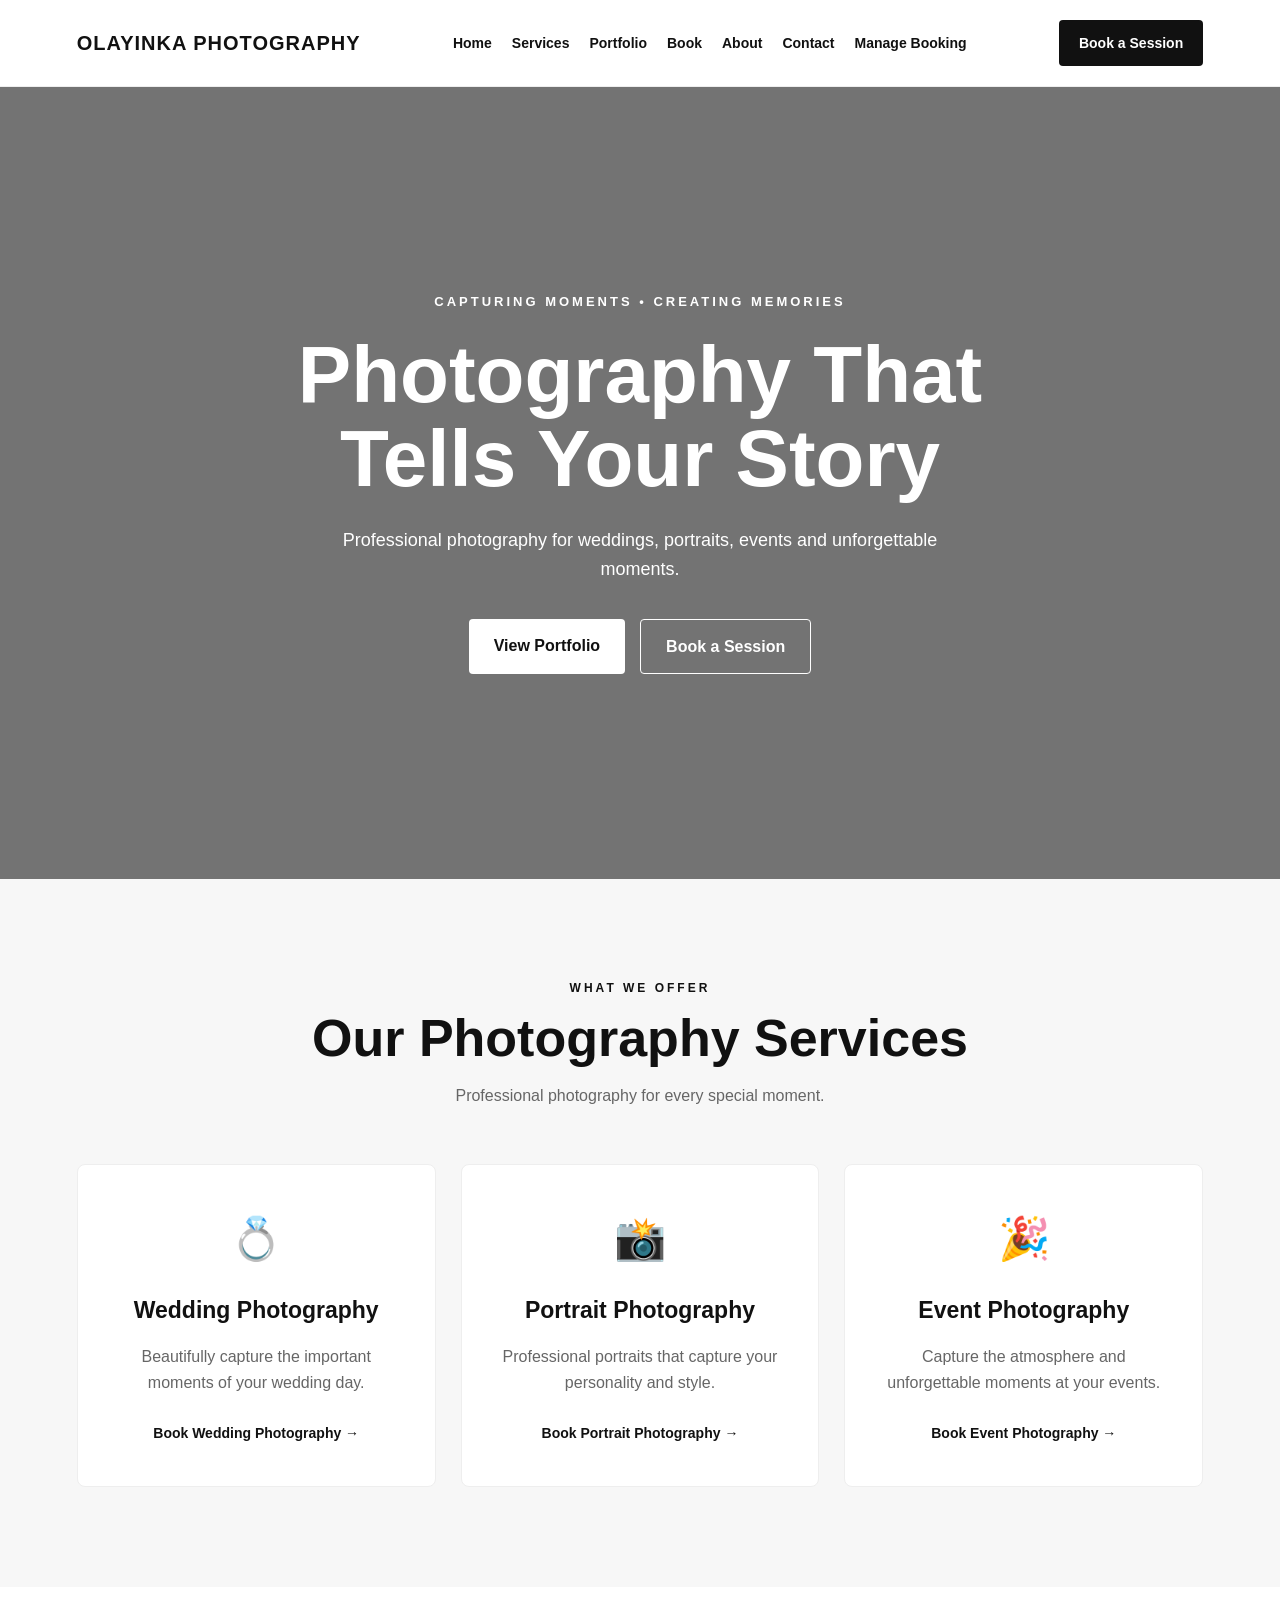
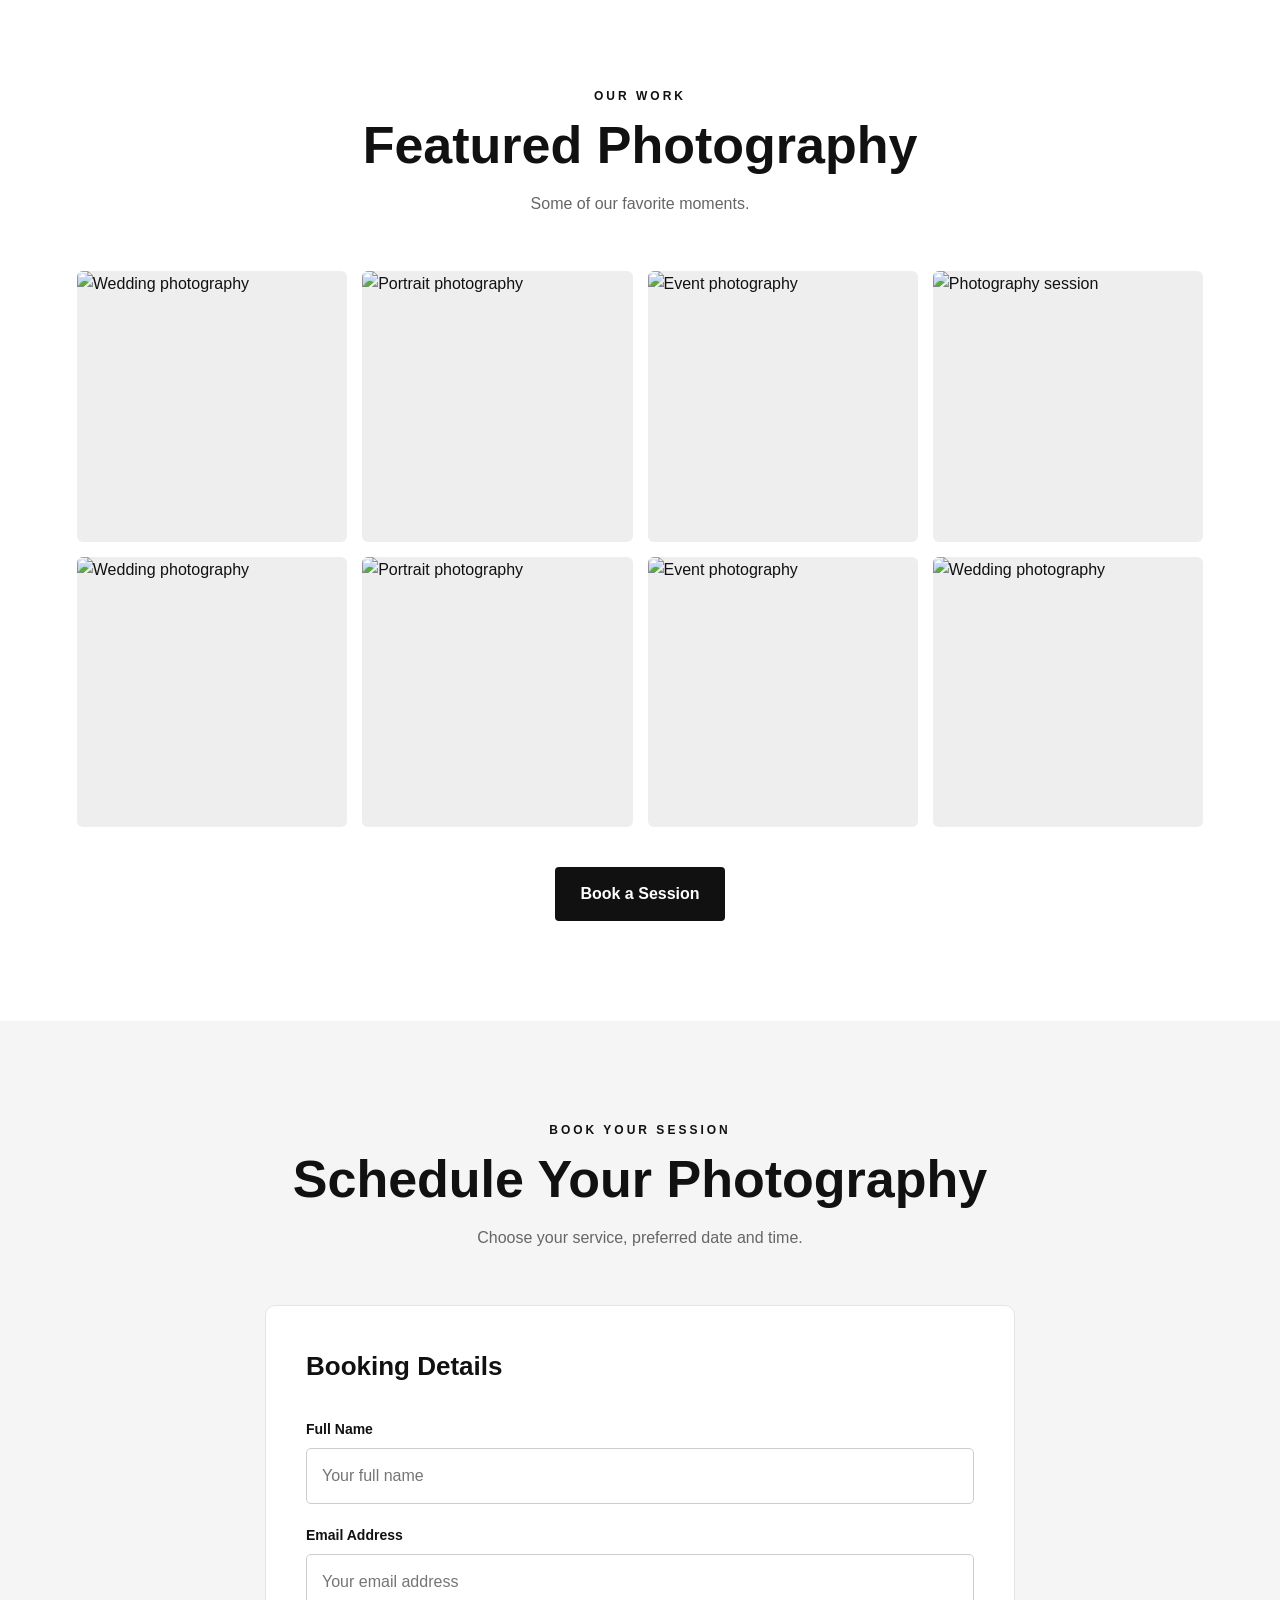
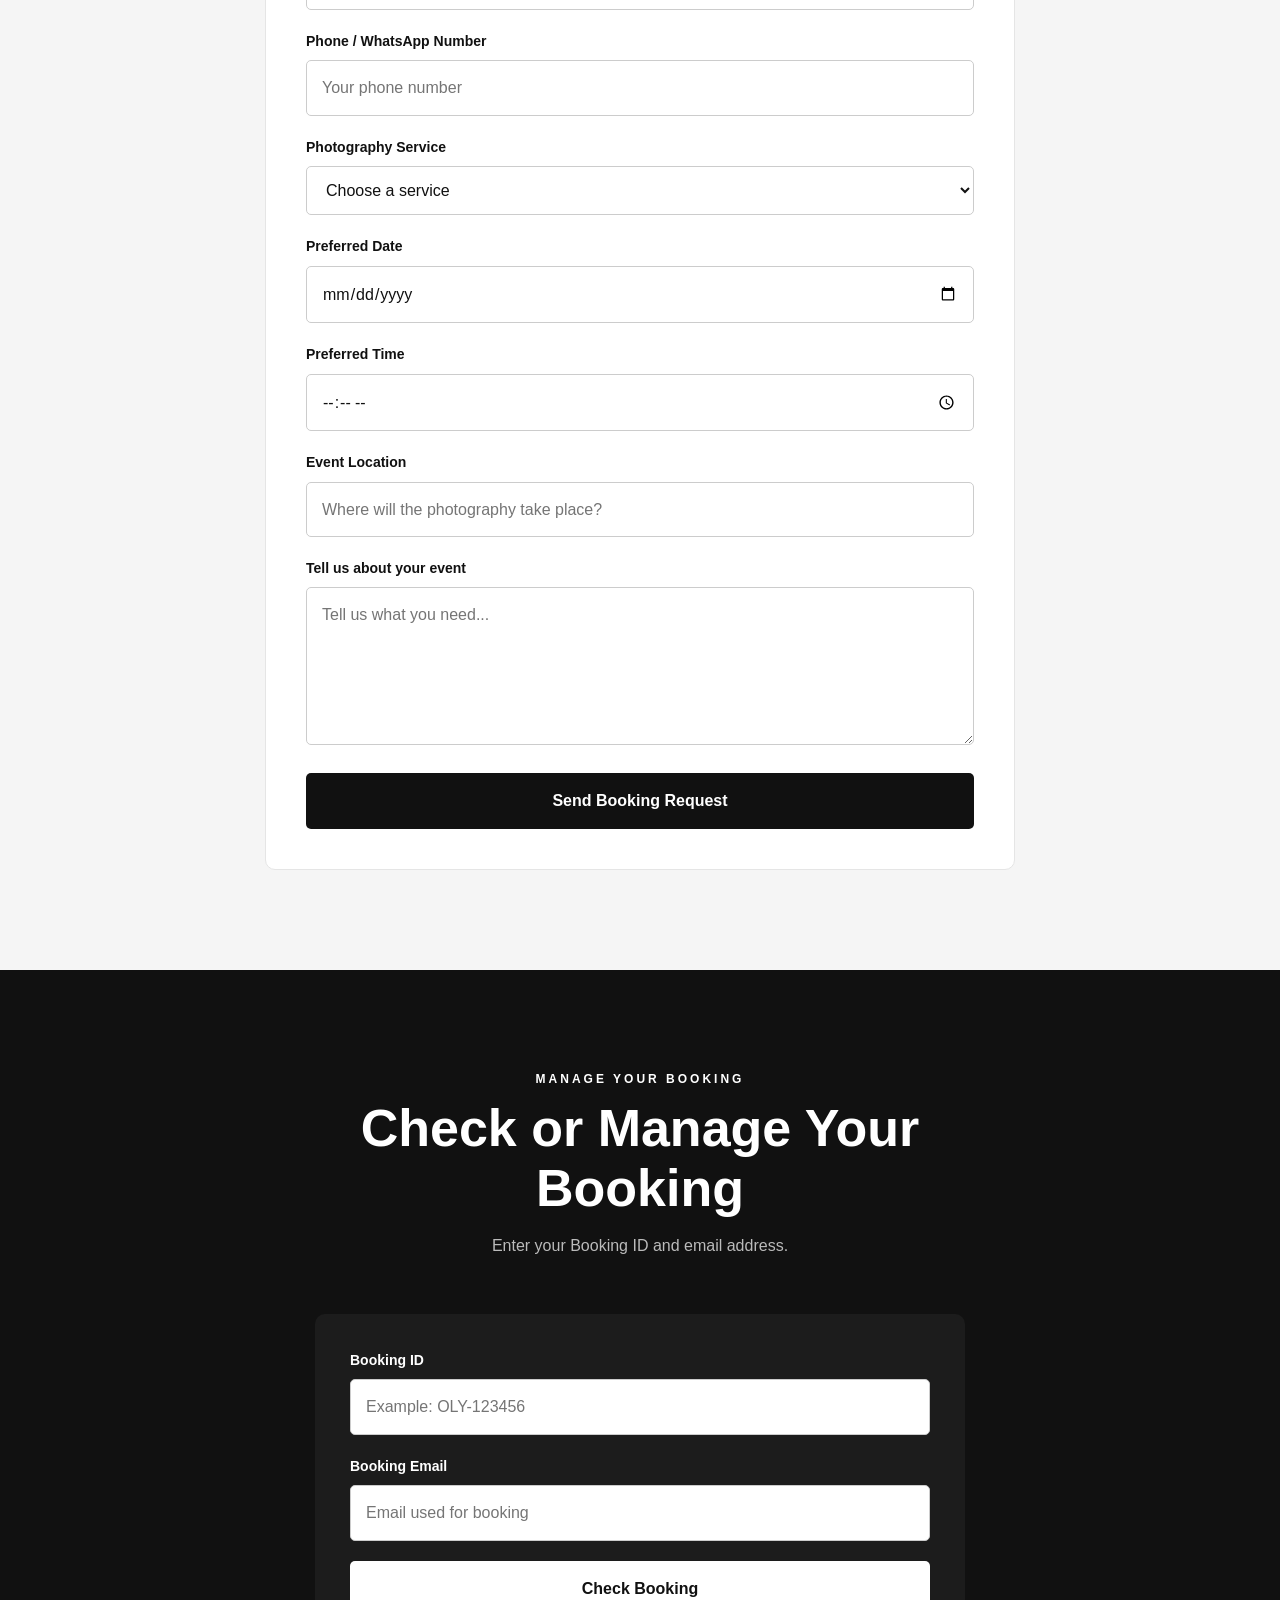
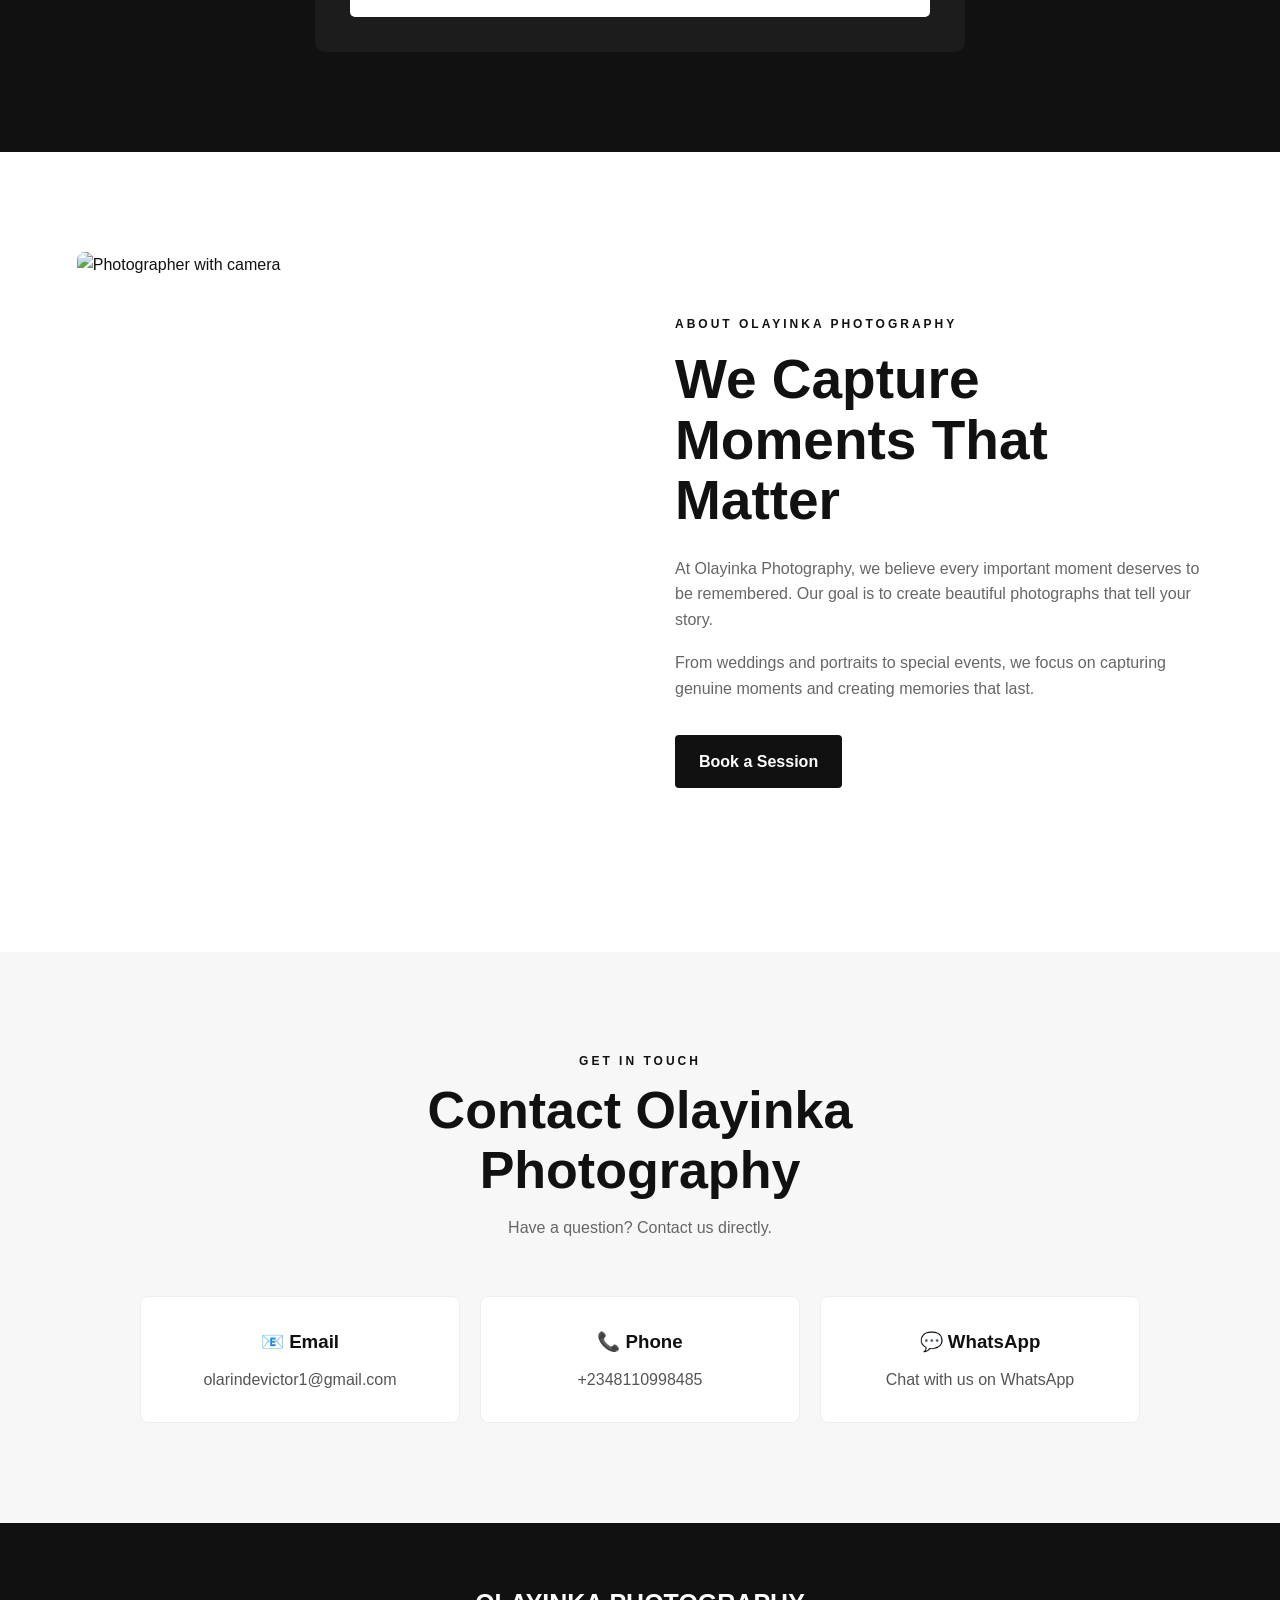
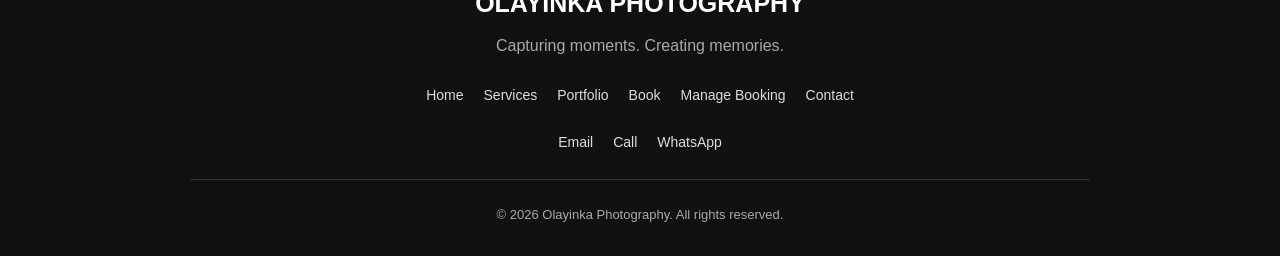
==== index.html @ 5dfc1b54 "Add files via upload" ====
<!DOCTYPE html>
<html lang="en">

<head>
    <meta charset="UTF-8">
    <meta name="viewport" content="width=device-width, initial-scale=1.0">

    <title>Olayinka Photography</title>

    <link rel="stylesheet" href="style.css">
</head>

<body>

    <!-- ================= HEADER ================= -->

    <header class="header">

        <a href="#home" class="logo">
            OLAYINKA PHOTOGRAPHY
        </a>

        <nav class="navigation">
            <a href="#home">Home</a>
            <a href="#services">Services</a>
            <a href="#portfolio">Portfolio</a>
            <a href="#booking">Book</a>
            <a href="#about">About</a>
            <a href="#contact">Contact</a>
            <a href="#manage-booking">Manage Booking</a>
        </nav>

        <a href="#booking" class="book-button">
            Book a Session
        </a>

    </header>


    <!-- ================= HERO ================= -->

    <section class="hero" id="home">

        <div class="hero-content">

            <p class="hero-small">
                CAPTURING MOMENTS • CREATING MEMORIES
            </p>

            <h1>
                Photography That Tells Your Story
            </h1>

            <p class="hero-text">
                Professional photography for weddings,
                portraits, events and unforgettable moments.
            </p>

            <div class="hero-buttons">

                <a href="#portfolio" class="primary-button">
                    View Portfolio
                </a>

                <a href="#booking" class="secondary-button">
                    Book a Session
                </a>

            </div>

        </div>

    </section>


    <!-- ================= SERVICES ================= -->

    <section class="services" id="services">

        <div class="section-heading">

            <p>WHAT WE OFFER</p>

            <h2>Our Photography Services</h2>

            <span>
                Professional photography for every special moment.
            </span>

        </div>


        <div class="services-grid">

            <div class="service-card">

                <div class="service-icon">💍</div>

                <h3>
                    Wedding Photography
                </h3>

                <p>
                    Beautifully capture the important moments
                    of your wedding day.
                </p>

                <a href="#booking">
                    Book Wedding Photography →
                </a>

            </div>


            <div class="service-card">

                <div class="service-icon">📸</div>

                <h3>
                    Portrait Photography
                </h3>

                <p>
                    Professional portraits that capture
                    your personality and style.
                </p>

                <a href="#booking">
                    Book Portrait Photography →
                </a>

            </div>


            <div class="service-card">

                <div class="service-icon">🎉</div>

                <h3>
                    Event Photography
                </h3>

                <p>
                    Capture the atmosphere and unforgettable
                    moments at your events.
                </p>

                <a href="#booking">
                    Book Event Photography →
                </a>

            </div>

        </div>

    </section>


    <!-- ================= PORTFOLIO ================= -->

    <section class="portfolio" id="portfolio">

        <div class="section-heading">

            <p>OUR WORK</p>

            <h2>Featured Photography</h2>

            <span>
                Some of our favorite moments.
            </span>

        </div>


        <div class="portfolio-grid">

            <div class="portfolio-item">
                <img
                    src="https://images.unsplash.com/photo-1519741497674-611481863552?auto=format&fit=crop&w=800&q=80"
                    alt="Wedding photography">
            </div>

            <div class="portfolio-item">
                <img
                    src="https://images.unsplash.com/photo-1534528741775-53994a69daeb?auto=format&fit=crop&w=800&q=80"
                    alt="Portrait photography">
            </div>

            <div class="portfolio-item">
                <img
                    src="https://images.unsplash.com/photo-1492684223066-81342ee5ff30?auto=format&fit=crop&w=800&q=80"
                    alt="Event photography">
            </div>

            <div class="portfolio-item">
                <img
                    src="https://images.unsplash.com/photo-1504150558240-0b4fd8946624?auto=format&fit=crop&w=800&q=80"
                    alt="Photography session">
            </div>

            <div class="portfolio-item">
                <img
                    src="https://images.unsplash.com/photo-1511285560929-80b456fea0bc?auto=format&fit=crop&w=800&q=80"
                    alt="Wedding photography">
            </div>

            <div class="portfolio-item">
                <img
                    src="https://images.unsplash.com/photo-1524250502761-1ac6f2e30d43?auto=format&fit=crop&w=800&q=80"
                    alt="Portrait photography">
            </div>

            <div class="portfolio-item">
                <img
                    src="https://images.unsplash.com/photo-1507504031003-b417219a0fde?auto=format&fit=crop&w=800&q=80"
                    alt="Event photography">
            </div>

            <div class="portfolio-item">
                <img
                    src="https://images.unsplash.com/photo-1519225421980-715cb0215aed?auto=format&fit=crop&w=800&q=80"
                    alt="Wedding photography">
            </div>

        </div>

        <a href="#booking" class="portfolio-button">
            Book a Session
        </a>

    </section>


    <!-- ================= BOOKING ================= -->

    <section class="booking" id="booking">

        <div class="section-heading">

            <p>BOOK YOUR SESSION</p>

            <h2>Schedule Your Photography</h2>

            <span>
                Choose your service, preferred date and time.
            </span>

        </div>


        <form id="booking-form" class="booking-form">

            <h3 class="booking-title">
                Booking Details
            </h3>


            <!-- NAME -->

            <div class="form-group">

                <label for="name">
                    Full Name
                </label>

                <input
                    type="text"
                    id="name"
                    name="name"
                    placeholder="Your full name"
                    required>

            </div>


            <!-- EMAIL -->

            <div class="form-group">

                <label for="email">
                    Email Address
                </label>

                <input
                    type="email"
                    id="email"
                    name="email"
                    placeholder="Your email address"
                    required>

            </div>


            <!-- PHONE -->

            <div class="form-group">

                <label for="phone">
                    Phone / WhatsApp Number
                </label>

                <input
                    type="tel"
                    id="phone"
                    name="phone"
                    placeholder="Your phone number"
                    required>

            </div>


            <!-- SERVICE -->

            <div class="form-group">

                <label for="service">
                    Photography Service
                </label>

                <select
                    id="service"
                    name="service"
                    required>

                    <option value="">
                        Choose a service
                    </option>

                    <option value="Wedding Photography">
                        Wedding Photography
                    </option>

                    <option value="Portrait Photography">
                        Portrait Photography
                    </option>

                    <option value="Event Photography">
                        Event Photography
                    </option>

                </select>

            </div>


            <!-- DATE -->

            <div class="form-group">

                <label for="date">
                    Preferred Date
                </label>

                <input
                    type="date"
                    id="date"
                    name="date"
                    required>

            </div>


            <!-- TIME -->

            <div class="form-group">

                <label for="time">
                    Preferred Time
                </label>

                <input
                    type="time"
                    id="time"
                    name="time"
                    required>

            </div>


            <!-- LOCATION -->

            <div class="form-group">

                <label for="location">
                    Event Location
                </label>

                <input
                    type="text"
                    id="location"
                    name="location"
                    placeholder="Where will the photography take place?">

            </div>


            <!-- MESSAGE -->

            <div class="form-group">

                <label for="message">
                    Tell us about your event
                </label>

                <textarea
                    id="message"
                    name="message"
                    rows="5"
                    placeholder="Tell us what you need..."></textarea>

            </div>


            <!-- BOOKING MESSAGE -->

            <div
                id="booking-message"
                style="display: none;">
            </div>


            <!-- SUBMIT -->

            <button
                type="submit"
                class="submit-button">

                Send Booking Request

            </button>

        </form>

    </section>


    <!-- ================= BOOKING CONFIRMATION ================= -->

    <section
        class="booking-confirmation"
        id="booking-confirmation"
        style="display: none;">

        <div class="confirmation-box">

            <div class="confirmation-icon">
                ✓
            </div>

            <h2>
                Booking Request Received
            </h2>

            <p>
                Your booking request has been received successfully.
            </p>

            <p>
                Your Booking ID is:
            </p>

            <strong id="confirmation-booking-id">
                OLY-000000
            </strong>

            <p>
                Keep this Booking ID safe.
                You will need it to check,
                cancel or reschedule your booking.
            </p>

            <a href="#manage-booking">
                Manage My Booking
            </a>

        </div>

    </section>


    <!-- ================= MANAGE BOOKING ================= -->

    <section
        class="manage-booking"
        id="manage-booking">

        <div class="section-heading">

            <p>
                MANAGE YOUR BOOKING
            </p>

            <h2>
                Check or Manage Your Booking
            </h2>

            <span>
                Enter your Booking ID and email address.
            </span>

        </div>


        <form
            id="manage-booking-form"
            class="manage-booking-form">


            <!-- BOOKING ID -->

            <div class="form-group">

                <label for="booking-id">
                    Booking ID
                </label>

                <input
                    type="text"
                    id="booking-id"
                    name="booking-id"
                    placeholder="Example: OLY-123456"
                    required>

            </div>


            <!-- EMAIL -->

            <div class="form-group">

                <label for="booking-email">
                    Booking Email
                </label>

                <input
                    type="email"
                    id="booking-email"
                    name="booking-email"
                    placeholder="Email used for booking"
                    required>

            </div>


            <button
                type="submit"
                class="submit-button">

                Check Booking

            </button>

        </form>


        <!-- BOOKING INFORMATION -->

        <div
            id="booking-status"
            class="booking-status"
            style="display: none;">

            <h3>
                Booking Information
            </h3>


            <p>
                <strong>Booking ID:</strong>
                <span id="status-booking-id"></span>
            </p>


            <p>
                <strong>Service:</strong>
                <span id="status-service"></span>
            </p>


            <p>
                <strong>Date:</strong>
                <span id="status-date"></span>
            </p>


            <p>
                <strong>Time:</strong>
                <span id="status-time"></span>
            </p>


            <p>
                <strong>Status:</strong>
                <span id="status-value"></span>
            </p>


            <!-- RESCHEDULE DETAILS -->

            <div class="reschedule-form">

                <label for="new-booking-date">
                    New Date
                </label>

                <input
                    type="date"
                    id="new-booking-date">


                <label for="new-booking-time">
                    New Exact Time
                </label>

                <input
                    type="time"
                    id="new-booking-time">

            </div>


            <!-- CANCELLATION REASON -->

            <div class="cancellation-reason">

                <label for="cancellation-reason">
                    Cancellation Reason
                </label>

                <textarea
                    id="cancellation-reason"
                    name="cancellation-reason"
                    rows="5"
                    placeholder="Please tell us why you want to cancel your booking..."></textarea>

            </div>


            <!-- ACTIONS -->

            <div class="booking-actions">

                <button
                    type="button"
                    id="cancel-booking-button"
                    class="cancel-button">

                    Cancel Booking

                </button>


                <button
                    type="button"
                    id="reschedule-booking-button"
                    class="reschedule-button">

                    Request Reschedule

                </button>

            </div>

        </div>

    </section>


    <!-- ================= ABOUT ================= -->

    <section
        class="about"
        id="about">

        <div class="about-image">

            <img
                src="https://images.unsplash.com/photo-1554048612-b6a482bc67e5?auto=format&fit=crop&w=900&q=80"
                alt="Photographer with camera">

        </div>


        <div class="about-content">

            <p class="about-small">
                ABOUT OLAYINKA PHOTOGRAPHY
            </p>

            <h2>
                We Capture Moments That Matter
            </h2>

            <p>
                At Olayinka Photography, we believe every
                important moment deserves to be remembered.
                Our goal is to create beautiful photographs
                that tell your story.
            </p>

            <p>
                From weddings and portraits to special events,
                we focus on capturing genuine moments and
                creating memories that last.
            </p>

            <a
                href="#booking"
                class="about-button">

                Book a Session

            </a>

        </div>

    </section>


    <!-- ================= CONTACT ================= -->

    <section
        class="contact"
        id="contact">

        <div class="section-heading">

            <p>
                GET IN TOUCH
            </p>

            <h2>
                Contact Olayinka Photography
            </h2>

            <span>
                Have a question? Contact us directly.
            </span>

        </div>


        <div class="contact-details">


            <!-- EMAIL -->

            <div class="contact-item">

                <h3>
                    📧 Email
                </h3>

                <a href="mailto:olarindevictor1@gmail.com">
                    olarindevictor1@gmail.com
                </a>

            </div>


            <!-- PHONE -->

            <div class="contact-item">

                <h3>
                    📞 Phone
                </h3>

                <a href="tel:+2348110998485">
                    +2348110998485
                </a>

            </div>


            <!-- WHATSAPP -->

            <div class="contact-item">

                <h3>
                    💬 WhatsApp
                </h3>

                <a
                    href="https://wa.me/2348110998485"
                    target="_blank">

                    Chat with us on WhatsApp

                </a>

            </div>

        </div>

    </section>


    <!-- ================= FOOTER ================= -->

    <footer class="footer">

        <div class="footer-content">

            <h2>
                OLAYINKA PHOTOGRAPHY
            </h2>

            <p>
                Capturing moments. Creating memories.
            </p>


            <div class="footer-links">

                <a href="#home">
                    Home
                </a>

                <a href="#services">
                    Services
                </a>

                <a href="#portfolio">
                    Portfolio
                </a>

                <a href="#booking">
                    Book
                </a>

                <a href="#manage-booking">
                    Manage Booking
                </a>

                <a href="#contact">
                    Contact
                </a>

            </div>


            <div class="footer-contact">

                <a href="mailto:olarindevictor1@gmail.com">
                    Email
                </a>

                <a href="tel:+2348110998485">
                    Call
                </a>

                <a
                    href="https://wa.me/2348110998485"
                    target="_blank">

                    WhatsApp

                </a>

            </div>


            <p class="copyright">

                © 2026 Olayinka Photography.
                All rights reserved.

            </p>

        </div>

    </footer>


    <!-- ================= JAVASCRIPT ================= -->

    <script src="https://cdn.jsdelivr.net/npm/@emailjs/browser@4/dist/email.min.js"></script>

    <script src="script.js"></script>

</body>

</html>
---- style.css ----
/* =========================
   RESET
========================= */

* {
    margin: 0;
    padding: 0;
    box-sizing: border-box;
}

html {
    scroll-behavior: smooth;
}

body {
    font-family: Arial, Helvetica, sans-serif;
    background: #ffffff;
    color: #111111;
    line-height: 1.6;
}

img {
    max-width: 100%;
    display: block;
}

a {
    text-decoration: none;
    color: inherit;
}

button,
input,
select,
textarea {
    font: inherit;
}


/* =========================
   HEADER
========================= */

.header {
    width: 100%;
    padding: 20px 6%;
    display: flex;
    align-items: center;
    justify-content: space-between;
    gap: 25px;
    background: #ffffff;
    border-bottom: 1px solid #eeeeee;
    position: sticky;
    top: 0;
    z-index: 1000;
}

.logo {
    font-size: 20px;
    font-weight: 800;
    letter-spacing: 1px;
    white-space: nowrap;
}

.navigation {
    display: flex;
    align-items: center;
    justify-content: center;
    gap: 20px;
    flex-wrap: wrap;
}

.navigation a {
    font-size: 14px;
    font-weight: 600;
    transition: 0.3s ease;
}

.navigation a:hover {
    opacity: 0.55;
}

.book-button {
    padding: 12px 20px;
    background: #111111;
    color: #ffffff;
    border-radius: 4px;
    font-size: 14px;
    font-weight: 700;
    white-space: nowrap;
    transition: 0.3s ease;
}

.book-button:hover {
    transform: translateY(-2px);
    opacity: 0.85;
}


/* =========================
   HERO
========================= */

.hero {
    min-height: 88vh;
    display: flex;
    align-items: center;
    justify-content: center;
    text-align: center;
    padding: 80px 6%;
    background:
        linear-gradient(
            rgba(0, 0, 0, 0.55),
            rgba(0, 0, 0, 0.55)
        ),
        url("https://images.unsplash.com/photo-1519741497674-611481863552?auto=format&fit=crop&w=1800&q=85")
        center/cover no-repeat;
    color: #ffffff;
}

.hero-content {
    max-width: 850px;
}

.hero-small {
    font-size: 13px;
    letter-spacing: 3px;
    margin-bottom: 20px;
    font-weight: 700;
}

.hero h1 {
    font-size: clamp(42px, 7vw, 80px);
    line-height: 1.05;
    margin-bottom: 25px;
}

.hero-text {
    max-width: 650px;
    margin: 0 auto 35px;
    font-size: 18px;
}

.hero-buttons {
    display: flex;
    justify-content: center;
    gap: 15px;
    flex-wrap: wrap;
}

.primary-button,
.secondary-button {
    padding: 14px 25px;
    border-radius: 4px;
    font-weight: 700;
    transition: 0.3s ease;
}

.primary-button {
    background: #ffffff;
    color: #111111;
}

.secondary-button {
    border: 1px solid #ffffff;
    color: #ffffff;
}

.primary-button:hover,
.secondary-button:hover {
    transform: translateY(-3px);
}


/* =========================
   GENERAL SECTIONS
========================= */

.services,
.portfolio,
.booking,
.manage-booking,
.about,
.contact {
    padding: 100px 6%;
}

.section-heading {
    text-align: center;
    max-width: 750px;
    margin: 0 auto 55px;
}

.section-heading p {
    font-size: 12px;
    font-weight: 800;
    letter-spacing: 3px;
    margin-bottom: 10px;
}

.section-heading h2 {
    font-size: clamp(32px, 5vw, 52px);
    line-height: 1.15;
    margin-bottom: 15px;
}

.section-heading span {
    color: #666666;
    font-size: 16px;
}


/* =========================
   SERVICES
========================= */

.services {
    background: #f7f7f7;
}

.services-grid {
    max-width: 1200px;
    margin: auto;
    display: grid;
    grid-template-columns: repeat(3, 1fr);
    gap: 25px;
}

.service-card {
    background: #ffffff;
    padding: 40px 30px;
    text-align: center;
    border: 1px solid #eeeeee;
    border-radius: 8px;
    transition: 0.3s ease;
}

.service-card:hover {
    transform: translateY(-6px);
}

.service-icon {
    font-size: 42px;
    margin-bottom: 20px;
}

.service-card h3 {
    font-size: 23px;
    margin-bottom: 15px;
}

.service-card p {
    color: #666666;
    margin-bottom: 25px;
}

.service-card a {
    font-weight: 700;
    font-size: 14px;
}


/* =========================
   PORTFOLIO
========================= */

.portfolio {
    background: #ffffff;
}

.portfolio-grid {
    max-width: 1250px;
    margin: 0 auto 40px;
    display: grid;
    grid-template-columns: repeat(4, 1fr);
    gap: 15px;
}

.portfolio-item {
    overflow: hidden;
    border-radius: 6px;
    aspect-ratio: 1 / 1;
    background: #eeeeee;
}

.portfolio-item img {
    width: 100%;
    height: 100%;
    object-fit: cover;
    transition: 0.5s ease;
}

.portfolio-item:hover img {
    transform: scale(1.06);
}

.portfolio-button {
    display: block;
    width: fit-content;
    margin: auto;
    padding: 14px 25px;
    background: #111111;
    color: #ffffff;
    border-radius: 4px;
    font-weight: 700;
}


/* =========================
   BOOKING
========================= */

.booking {
    background: #f5f5f5;
}

.booking-form {
    max-width: 750px;
    margin: auto;
    padding: 40px;
    background: #ffffff;
    border-radius: 10px;
    border: 1px solid #e5e5e5;
}

.booking-title {
    font-size: 26px;
    margin-bottom: 30px;
}

.form-group {
    margin-bottom: 20px;
}

.form-group label {
    display: block;
    font-weight: 700;
    margin-bottom: 8px;
    font-size: 14px;
}

.form-group input,
.form-group select,
.form-group textarea {
    width: 100%;
    padding: 14px 15px;
    border: 1px solid #cccccc;
    border-radius: 5px;
    background: #ffffff;
    color: #111111;
    outline: none;
    transition: 0.3s ease;
}

.form-group input:focus,
.form-group select:focus,
.form-group textarea:focus {
    border-color: #111111;
}

.form-group textarea {
    resize: vertical;
}

.submit-button {
    width: 100%;
    padding: 15px;
    border: none;
    border-radius: 5px;
    background: #111111;
    color: #ffffff;
    font-weight: 700;
    cursor: pointer;
    transition: 0.3s ease;
}

.submit-button:hover {
    opacity: 0.85;
    transform: translateY(-2px);
}


/* =========================
   BOOKING MESSAGE
========================= */

#booking-message {
    margin-bottom: 20px;
    padding: 14px;
    border-radius: 5px;
    background: #eeeeee;
    text-align: center;
    font-weight: 600;
}


/* =========================
   BOOKING CONFIRMATION
========================= */

.booking-confirmation {
    padding: 80px 6%;
    background: #ffffff;
}

.confirmation-box {
    max-width: 650px;
    margin: auto;
    padding: 45px 30px;
    text-align: center;
    border: 1px solid #dddddd;
    border-radius: 10px;
}

.confirmation-icon {
    width: 65px;
    height: 65px;
    margin: 0 auto 20px;
    display: flex;
    align-items: center;
    justify-content: center;
    border-radius: 50%;
    background: #111111;
    color: #ffffff;
    font-size: 30px;
    font-weight: 700;
}

.confirmation-box h2 {
    margin-bottom: 15px;
    font-size: 32px;
}

.confirmation-box p {
    color: #666666;
    margin-bottom: 10px;
}

#confirmation-booking-id {
    display: block;
    margin: 20px 0;
    font-size: 25px;
    letter-spacing: 2px;
}

.confirmation-box a {
    display: inline-block;
    margin-top: 15px;
    padding: 13px 22px;
    background: #111111;
    color: #ffffff;
    border-radius: 4px;
    font-weight: 700;
}


/* =========================
   MANAGE BOOKING
========================= */

.manage-booking {
    background: #111111;
    color: #ffffff;
}

.manage-booking .section-heading span {
    color: #bbbbbb;
}

.manage-booking-form {
    max-width: 650px;
    margin: auto;
    padding: 35px;
    background: #1c1c1c;
    border-radius: 10px;
}

.manage-booking-form .form-group input {
    background: #ffffff;
}

.manage-booking-form .submit-button {
    background: #ffffff;
    color: #111111;
}


/* =========================
   BOOKING STATUS
========================= */

.booking-status {
    max-width: 650px;
    margin: 30px auto 0;
    padding: 30px;
    background: #ffffff;
    color: #111111;
    border-radius: 10px;
}

.booking-status h3 {
    margin-bottom: 20px;
    font-size: 24px;
}

.booking-status p {
    padding: 10px 0;
    border-bottom: 1px solid #eeeeee;
}

.booking-status span {
    font-weight: 600;
}

.booking-actions {
    display: flex;
    gap: 12px;
    margin-top: 25px;
    flex-wrap: wrap;
}

.booking-actions button {
    flex: 1;
    min-width: 180px;
    padding: 13px 18px;
    border: none;
    border-radius: 5px;
    cursor: pointer;
    font-weight: 700;
    transition: 0.3s ease;
}

.cancel-button {
    background: #eeeeee;
    color: #111111;
}

.reschedule-button {
    background: #111111;
    color: #ffffff;
}

.booking-actions button:hover {
    transform: translateY(-2px);
    opacity: 0.8;
}


/* =========================
   ABOUT
========================= */

.about {
    max-width: 1300px;
    margin: auto;
    display: grid;
    grid-template-columns: 1fr 1fr;
    gap: 70px;
    align-items: center;
}

.about-image {
    overflow: hidden;
    border-radius: 8px;
}

.about-image img {
    width: 100%;
    height: 600px;
    object-fit: cover;
}

.about-small {
    font-size: 12px;
    font-weight: 800;
    letter-spacing: 3px;
    margin-bottom: 15px;
}

.about-content h2 {
    font-size: clamp(34px, 5vw, 55px);
    line-height: 1.1;
    margin-bottom: 25px;
}

.about-content p:not(.about-small) {
    color: #666666;
    margin-bottom: 18px;
}

.about-button {
    display: inline-block;
    margin-top: 15px;
    padding: 14px 24px;
    background: #111111;
    color: #ffffff;
    border-radius: 4px;
    font-weight: 700;
}


/* =========================
   CONTACT
========================= */

.contact {
    background: #f7f7f7;
}

.contact-details {
    max-width: 1000px;
    margin: auto;
    display: grid;
    grid-template-columns: repeat(3, 1fr);
    gap: 20px;
}

.contact-item {
    padding: 30px 20px;
    text-align: center;
    background: #ffffff;
    border: 1px solid #eeeeee;
    border-radius: 8px;
}

.contact-item h3 {
    margin-bottom: 10px;
}

.contact-item a {
    color: #555555;
    word-break: break-word;
}

.contact-item a:hover {
    color: #111111;
}


/* =========================
   FOOTER
========================= */

.footer {
    background: #111111;
    color: #ffffff;
    padding: 60px 6% 30px;
    text-align: center;
}

.footer-content {
    max-width: 900px;
    margin: auto;
}

.footer h2 {
    font-size: 25px;
    margin-bottom: 10px;
}

.footer-content > p {
    color: #aaaaaa;
}

.footer-links,
.footer-contact {
    display: flex;
    justify-content: center;
    gap: 20px;
    flex-wrap: wrap;
    margin: 25px 0;
}

.footer-links a,
.footer-contact a {
    color: #dddddd;
    font-size: 14px;
}

.footer-links a:hover,
.footer-contact a:hover {
    color: #ffffff;
}

.copyright {
    padding-top: 25px;
    border-top: 1px solid #333333;
    font-size: 13px;
}


/* =========================
   RESPONSIVE TABLET
========================= */

@media (max-width: 1000px) {

    .header {
        flex-wrap: wrap;
        justify-content: center;
    }

    .navigation {
        order: 3;
        width: 100%;
    }

    .services-grid {
        grid-template-columns: repeat(2, 1fr);
    }

    .portfolio-grid {
        grid-template-columns: repeat(3, 1fr);
    }

    .about {
        grid-template-columns: 1fr;
        gap: 40px;
    }

    .about-image img {
        height: 500px;
    }

    .contact-details {
        grid-template-columns: 1fr;
    }
}


/* =========================
   RESPONSIVE MOBILE
========================= */

@media (max-width: 700px) {

    .header {
        padding: 16px 5%;
    }

    .logo {
        font-size: 16px;
    }

    .navigation {
        gap: 12px;
    }

    .navigation a {
        font-size: 12px;
    }

    .book-button {
        padding: 10px 15px;
        font-size: 12px;
    }

    .hero {
        min-height: 80vh;
        padding: 60px 5%;
    }

    .hero h1 {
        font-size: 43px;
    }

    .hero-text {
        font-size: 16px;
    }

    .services,
    .portfolio,
    .booking,
    .manage-booking,
    .about,
    .contact {
        padding: 70px 5%;
    }

    .services-grid {
        grid-template-columns: 1fr;
    }

    .portfolio-grid {
        grid-template-columns: repeat(2, 1fr);
        gap: 10px;
    }

    .booking-form,
    .manage-booking-form {
        padding: 25px 20px;
    }

    .booking-status {
        padding: 25px 20px;
    }

    .about-image img {
        height: 400px;
    }

    .booking-actions {
        flex-direction: column;
    }

    .booking-actions button {
        width: 100%;
    }

    .section-heading {
        margin-bottom: 40px;
    }

    .section-heading h2 {
        font-size: 34px;
    }
}


/* =========================
   SMALL PHONES
========================= */

@media (max-width: 420px) {

    .navigation {
        gap: 8px;
    }

    .navigation a {
        font-size: 11px;
    }

    .hero h1 {
        font-size: 36px;
    }

    .hero-buttons {
        flex-direction: column;
    }

    .primary-button,
    .secondary-button {
        width: 100%;
    }

    .portfolio-grid {
        grid-template-columns: 1fr;
    }

    .footer-links,
    .footer-contact {
        flex-direction: column;
        gap: 12px;
    }

}
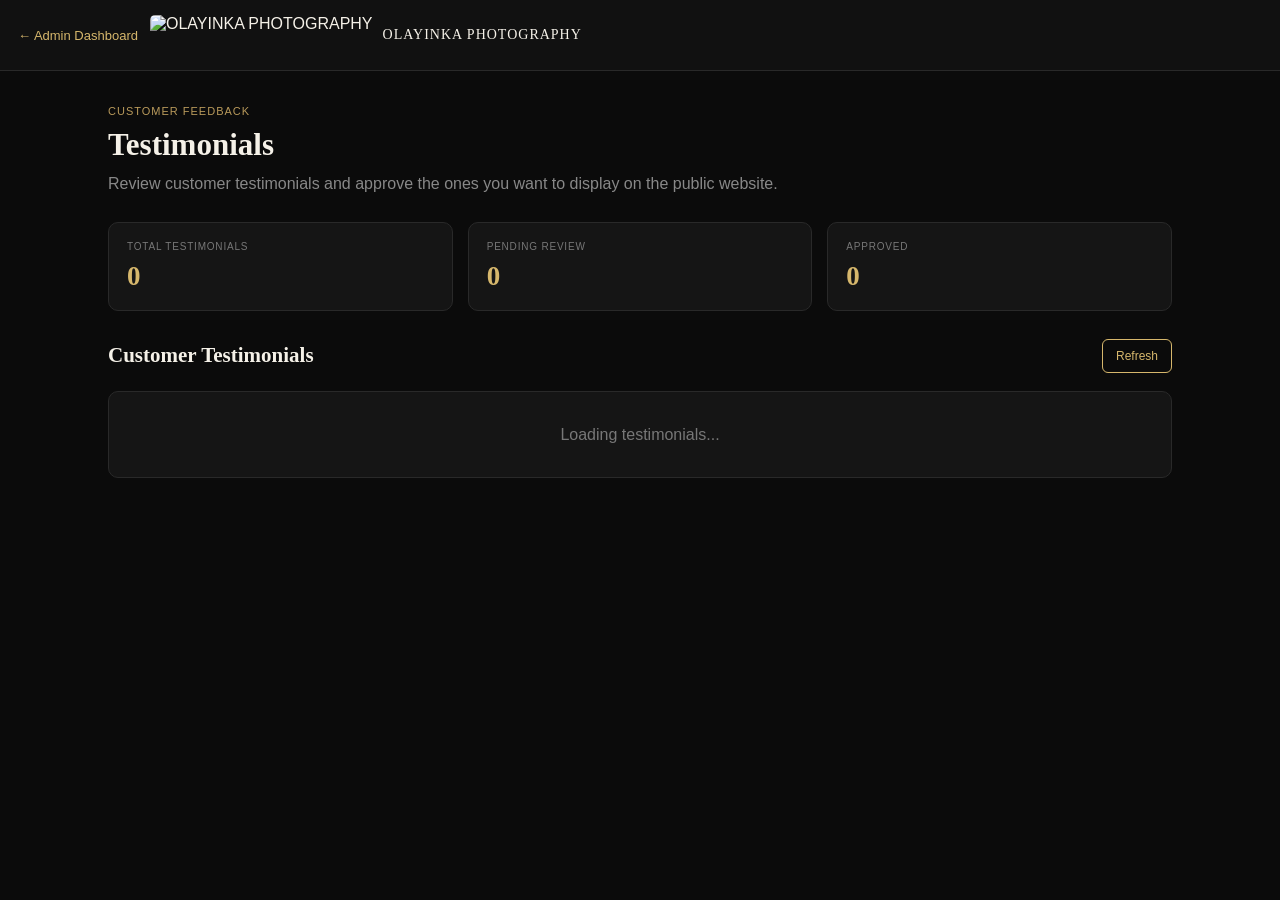
==== commit 1bf89b46: "Add files via upload" ====
--- a/index.html
+++ b/index.html
@@ -1,885 +1,1167 @@
 <!DOCTYPE html>
 <html lang="en">
-
 <head>
-    <meta charset="UTF-8">
-    <meta name="viewport" content="width=device-width, initial-scale=1.0">
-
-    <title>Olayinka Photography</title>
-
-    <link rel="stylesheet" href="style.css">
+  <meta charset="UTF-8">
+  <meta name="viewport" content="width=device-width, initial-scale=1.0">
+
+  <title>Testimonials | Olayinka Photography</title>
+
+  <script src="https://cdn.jsdelivr.net/npm/@supabase/supabase-js@2"></script>
+
+  <style>
+    * {
+      box-sizing: border-box;
+      margin: 0;
+      padding: 0;
+    }
+
+    body {
+      font-family: Arial, sans-serif;
+      background: #0b0b0b;
+      color: #f5f1e8;
+      min-height: 100vh;
+    }
+
+    header {
+      background: #111;
+      border-bottom: 1px solid #292929;
+      padding: 15px 18px;
+      display: flex;
+      align-items: center;
+      justify-content: space-between;
+      gap: 15px;
+      position: sticky;
+      top: 0;
+      z-index: 50;
+    }
+
+    .header-left {
+      display: flex;
+      align-items: center;
+      gap: 12px;
+    }
+
+    .back-link {
+      color: #d6b76c;
+      text-decoration: none;
+      font-size: 13px;
+    }
+
+    .back-link:hover {
+      text-decoration: underline;
+    }
+
+    .brand {
+      display: flex;
+      align-items: center;
+      gap: 10px;
+    }
+
+    .brand img {
+      height: 40px;
+      width: auto;
+      object-fit: contain;
+      border-radius: 5px;
+    }
+
+    .brand-name {
+      font-family: Georgia, serif;
+      font-size: 14px;
+      letter-spacing: 1px;
+    }
+
+    main {
+      max-width: 1100px;
+      margin: auto;
+      padding: 30px 18px 60px;
+    }
+
+    .page-heading {
+      margin-bottom: 25px;
+    }
+
+    .page-heading small {
+      color: #b99a5b;
+      text-transform: uppercase;
+      letter-spacing: 1px;
+      font-size: 11px;
+    }
+
+    .page-heading h1 {
+      font-family: Georgia, serif;
+      font-size: 31px;
+      margin-top: 8px;
+    }
+
+    .page-heading p {
+      color: #888;
+      margin-top: 8px;
+      line-height: 1.6;
+    }
+
+    /* SUMMARY */
+
+    .summary {
+      display: grid;
+      grid-template-columns: repeat(3, 1fr);
+      gap: 15px;
+      margin-bottom: 28px;
+    }
+
+    .summary-card {
+      background: #151515;
+      border: 1px solid #292929;
+      border-radius: 10px;
+      padding: 18px;
+    }
+
+    .summary-card small {
+      display: block;
+      color: #777;
+      font-size: 10px;
+      text-transform: uppercase;
+      letter-spacing: .8px;
+      margin-bottom: 9px;
+    }
+
+    .summary-card strong {
+      color: #d6b76c;
+      font-family: Georgia, serif;
+      font-size: 27px;
+    }
+
+    /* TOOLBAR */
+
+    .toolbar {
+      display: flex;
+      justify-content: space-between;
+      align-items: center;
+      gap: 12px;
+      margin-bottom: 18px;
+      flex-wrap: wrap;
+    }
+
+    .toolbar-title {
+      font-family: Georgia, serif;
+      font-size: 21px;
+    }
+
+    .refresh-btn {
+      border: 1px solid #d6b76c;
+      background: transparent;
+      color: #d6b76c;
+      padding: 9px 13px;
+      border-radius: 6px;
+      cursor: pointer;
+      font-size: 12px;
+    }
+
+    .refresh-btn:hover {
+      background: #d6b76c;
+      color: #111;
+    }
+
+    /* TESTIMONIAL LIST */
+
+    .testimonial-list {
+      display: grid;
+      gap: 15px;
+    }
+
+    .testimonial-card {
+      background: #151515;
+      border: 1px solid #292929;
+      border-radius: 10px;
+      padding: 20px;
+    }
+
+    .testimonial-top {
+      display: flex;
+      justify-content: space-between;
+      align-items: flex-start;
+      gap: 15px;
+      margin-bottom: 14px;
+    }
+
+    .customer-name {
+      font-family: Georgia, serif;
+      font-size: 18px;
+      margin-bottom: 5px;
+    }
+
+    .customer-service {
+      color: #888;
+      font-size: 12px;
+    }
+
+    .rating {
+      color: #d6b76c;
+      font-size: 17px;
+      white-space: nowrap;
+    }
+
+    .testimonial-text {
+      background: #101010;
+      border-radius: 7px;
+      padding: 15px;
+      color: #ccc;
+      line-height: 1.7;
+      font-size: 13px;
+      margin-bottom: 15px;
+    }
+
+    .testimonial-meta {
+      display: flex;
+      justify-content: space-between;
+      gap: 10px;
+      align-items: center;
+      flex-wrap: wrap;
+      margin-bottom: 15px;
+    }
+
+    .date {
+      color: #666;
+      font-size: 11px;
+    }
+
+    .status {
+      padding: 6px 10px;
+      border-radius: 20px;
+      font-size: 10px;
+      text-transform: uppercase;
+      letter-spacing: .5px;
+    }
+
+    .status.pending {
+      background: #30291c;
+      color: #d6b76c;
+    }
+
+    .status.approved {
+      background: #18301f;
+      color: #7ed394;
+    }
+
+    .actions {
+      display: flex;
+      gap: 8px;
+      flex-wrap: wrap;
+    }
+
+    .action-btn {
+      border: none;
+      padding: 9px 13px;
+      border-radius: 6px;
+      cursor: pointer;
+      font-size: 11px;
+    }
+
+    .approve-btn {
+      background: #d6b76c;
+      color: #111;
+    }
+
+    .unpublish-btn {
+      background: #292929;
+      color: #d6b76c;
+      border: 1px solid #444;
+    }
+
+    .delete-btn {
+      background: #3a1919;
+      color: #ff8c8c;
+      border: 1px solid #5a2424;
+    }
+
+    .action-btn:hover {
+      opacity: .85;
+    }
+
+    .empty,
+    .loading {
+      background: #151515;
+      border: 1px solid #292929;
+      border-radius: 10px;
+      padding: 30px;
+      text-align: center;
+      color: #777;
+      line-height: 1.6;
+    }
+
+    .message {
+      display: none;
+      padding: 12px 15px;
+      border-radius: 7px;
+      margin-bottom: 18px;
+      font-size: 13px;
+    }
+
+    .message.success {
+      display: block;
+      background: #17301e;
+      border: 1px solid #285c35;
+      color: #8be09d;
+    }
+
+    .message.error {
+      display: block;
+      background: #321919;
+      border: 1px solid #642828;
+      color: #ff9999;
+    }
+
+    @media (max-width: 700px) {
+
+      .brand-name {
+        display: none;
+      }
+
+      .summary {
+        grid-template-columns: 1fr;
+      }
+
+      .testimonial-top {
+        flex-direction: column;
+      }
+
+      main {
+        padding: 25px 15px 50px;
+      }
+    }
+  </style>
 </head>
 
 <body>
 
-    <!-- ================= HEADER ================= -->
-
-    <header class="header">
-
-        <a href="#home" class="logo">
-            OLAYINKA PHOTOGRAPHY
-        </a>
-
-        <nav class="navigation">
-            <a href="#home">Home</a>
-            <a href="#services">Services</a>
-            <a href="#portfolio">Portfolio</a>
-            <a href="#booking">Book</a>
-            <a href="#about">About</a>
-            <a href="#contact">Contact</a>
-            <a href="#manage-booking">Manage Booking</a>
-        </nav>
-
-        <a href="#booking" class="book-button">
-            Book a Session
-        </a>
-
-    </header>
-
-
-    <!-- ================= HERO ================= -->
-
-    <section class="hero" id="home">
-
-        <div class="hero-content">
-
-            <p class="hero-small">
-                CAPTURING MOMENTS • CREATING MEMORIES
+  <header>
+
+    <div class="header-left">
+
+      <a
+        href="../index.html"
+        class="back-link"
+      >
+        ← Admin Dashboard
+      </a>
+
+      <div class="brand">
+
+        <img
+          src="https://qgaqdnlqftlazzqxykia.supabase.co/storage/v1/object/public/site-assets/logo/IMG-20260924-WA0031.jpg"
+          alt="OLAYINKA PHOTOGRAPHY"
+        >
+
+        <div class="brand-name">
+          OLAYINKA PHOTOGRAPHY
+        </div>
+
+      </div>
+
+    </div>
+
+  </header>
+
+
+  <main>
+
+    <section class="page-heading">
+
+      <small>
+        Customer Feedback
+      </small>
+
+      <h1>
+        Testimonials
+      </h1>
+
+      <p>
+        Review customer testimonials and approve the ones
+        you want to display on the public website.
+      </p>
+
+    </section>
+
+
+    <!-- MESSAGE -->
+
+    <div
+      id="message"
+      class="message"
+    ></div>
+
+
+    <!-- SUMMARY -->
+
+    <section class="summary">
+
+      <div class="summary-card">
+
+        <small>
+          Total Testimonials
+        </small>
+
+        <strong id="totalCount">
+          0
+        </strong>
+
+      </div>
+
+
+      <div class="summary-card">
+
+        <small>
+          Pending Review
+        </small>
+
+        <strong id="pendingCount">
+          0
+        </strong>
+
+      </div>
+
+
+      <div class="summary-card">
+
+        <small>
+          Approved
+        </small>
+
+        <strong id="approvedCount">
+          0
+        </strong>
+
+      </div>
+
+    </section>
+
+
+    <!-- TOOLBAR -->
+
+    <div class="toolbar">
+
+      <h2 class="toolbar-title">
+        Customer Testimonials
+      </h2>
+
+      <button
+        class="refresh-btn"
+        onclick="loadTestimonials()"
+      >
+        Refresh
+      </button>
+
+    </div>
+
+
+    <!-- LIST -->
+
+    <section
+      id="testimonialList"
+      class="testimonial-list"
+    >
+
+      <div class="loading">
+        Loading testimonials...
+      </div>
+
+    </section>
+
+  </main>
+
+
+  <script>
+
+    // @ts-nocheck
+
+    const supabaseUrl =
+      "https://qgaqdnlqftlazzqxykia.supabase.co";
+
+    const supabaseKey =
+      "sb_publishable_3ZomhHBPqFeZUw7C6RNEfg_EBP4OwvH";
+
+    const supabaseClient =
+      window.supabase.createClient(
+        supabaseUrl,
+        supabaseKey
+      );
+
+
+    let testimonials = [];
+
+
+    // ==============================
+    // ESCAPE HTML
+    // ==============================
+
+    function escapeHtml(value) {
+
+      return String(value ?? "")
+        .replace(/&/g, "&amp;")
+        .replace(/</g, "&lt;")
+        .replace(/>/g, "&gt;")
+        .replace(/"/g, "&quot;")
+        .replace(/'/g, "&#039;");
+
+    }
+
+
+    // ==============================
+    // FORMAT DATE
+    // ==============================
+
+    function formatDate(date) {
+
+      if (!date) {
+        return "Unknown date";
+      }
+
+      return new Date(date)
+        .toLocaleDateString(
+          "en-NG",
+          {
+            day: "numeric",
+            month: "long",
+            year: "numeric"
+          }
+        );
+
+    }
+
+
+    // ==============================
+    // RATING
+    // ==============================
+
+    function renderRating(rating) {
+
+      const value =
+        Math.max(
+          0,
+          Math.min(
+            5,
+            Number(rating || 0)
+          )
+        );
+
+      let stars = "";
+
+      for (let i = 1; i <= 5; i++) {
+
+        stars +=
+          i <= value
+            ? "★"
+            : "☆";
+
+      }
+
+      return stars;
+
+    }
+
+
+    // ==============================
+    // MESSAGE
+    // ==============================
+
+    function showMessage(
+      text,
+      type = "success"
+    ) {
+
+      const box =
+        document.getElementById(
+          "message"
+        );
+
+      box.textContent = text;
+
+      box.className =
+        "message " + type;
+
+      clearTimeout(
+        window.messageTimer
+      );
+
+      window.messageTimer =
+        setTimeout(
+          function () {
+
+            box.className =
+              "message";
+
+            box.textContent = "";
+
+          },
+          4000
+        );
+
+    }
+
+
+    // ==============================
+    // ADMIN CHECK
+    // ==============================
+
+    async function checkAdmin() {
+
+      const {
+        data: userData,
+        error: userError
+      } =
+        await supabaseClient.auth.getUser();
+
+
+      if (
+        userError ||
+        !userData.user
+      ) {
+
+        window.location.href =
+          "../../login.html";
+
+        return false;
+
+      }
+
+
+      const {
+        data: profile,
+        error: profileError
+      } =
+        await supabaseClient
+          .from("profiles")
+          .select("role")
+          .eq(
+            "id",
+            userData.user.id
+          )
+          .maybeSingle();
+
+
+      if (
+        profileError ||
+        profile?.role !== "admin"
+      ) {
+
+        alert(
+          "You do not have permission to access this page."
+        );
+
+        window.location.href =
+          "../index.html";
+
+        return false;
+
+      }
+
+
+      return true;
+
+    }
+
+
+    // ==============================
+    // LOAD TESTIMONIALS
+    // ==============================
+
+    async function loadTestimonials() {
+
+      const list =
+        document.getElementById(
+          "testimonialList"
+        );
+
+
+      list.innerHTML = `
+
+        <div class="loading">
+          Loading testimonials...
+        </div>
+
+      `;
+
+
+      const {
+        data,
+        error
+      } =
+        await supabaseClient
+          .from("testimonials")
+          .select(`
+            id,
+            customer_id,
+            customer_name,
+            customer_title,
+            testimonial,
+            rating,
+            is_published,
+            created_at,
+            updated_at,
+            services (
+              name
+            )
+          `)
+          .order(
+            "created_at",
+            {
+              ascending: false
+            }
+          );
+
+
+      if (error) {
+
+        console.error(
+          "Testimonials error:",
+          error
+        );
+
+        list.innerHTML = `
+
+          <div class="empty">
+
+            Unable to load testimonials.
+
+            <br><br>
+
+            ${escapeHtml(
+              error.message
+            )}
+
+          </div>
+
+        `;
+
+        return;
+
+      }
+
+
+      testimonials =
+        data || [];
+
+
+      updateSummary();
+
+
+      renderTestimonials();
+
+    }
+
+
+    // ==============================
+    // SUMMARY
+    // ==============================
+
+    function updateSummary() {
+
+      const total =
+        testimonials.length;
+
+
+      const approved =
+        testimonials.filter(
+          function (item) {
+            return item.is_published === true;
+          }
+        ).length;
+
+
+      const pending =
+        total - approved;
+
+
+      document.getElementById(
+        "totalCount"
+      ).textContent = total;
+
+
+      document.getElementById(
+        "pendingCount"
+      ).textContent = pending;
+
+
+      document.getElementById(
+        "approvedCount"
+      ).textContent = approved;
+
+    }
+
+
+    // ==============================
+    // RENDER
+    // ==============================
+
+    function renderTestimonials() {
+
+      const list =
+        document.getElementById(
+          "testimonialList"
+        );
+
+
+      if (!testimonials.length) {
+
+        list.innerHTML = `
+
+          <div class="empty">
+
+            <div style="font-size:35px;margin-bottom:10px;">
+              ⭐
+            </div>
+
+            <strong>
+              No testimonials yet
+            </strong>
+
+            <p style="margin-top:8px;">
+              Customer testimonials will appear here
+              when customers submit them.
             </p>
 
-            <h1>
-                Photography That Tells Your Story
-            </h1>
-
-            <p class="hero-text">
-                Professional photography for weddings,
-                portraits, events and unforgettable moments.
-            </p>
-
-            <div class="hero-buttons">
-
-                <a href="#portfolio" class="primary-button">
-                    View Portfolio
-                </a>
-
-                <a href="#booking" class="secondary-button">
-                    Book a Session
-                </a>
+          </div>
+
+        `;
+
+        return;
+
+      }
+
+
+      list.innerHTML = "";
+
+
+      testimonials.forEach(
+        function (item) {
+
+          const card =
+            document.createElement(
+              "article"
+            );
+
+
+          card.className =
+            "testimonial-card";
+
+
+          const serviceName =
+            item.services?.name ||
+            "General";
+
+
+          const approved =
+            item.is_published === true;
+
+
+          const statusClass =
+            approved
+              ? "approved"
+              : "pending";
+
+
+          const statusText =
+            approved
+              ? "Approved"
+              : "Pending Review";
+
+
+          card.innerHTML = `
+
+            <div class="testimonial-top">
+
+              <div>
+
+                <div class="customer-name">
+
+                  ${escapeHtml(
+                    item.customer_name
+                  )}
+
+                </div>
+
+                ${
+                  item.customer_title
+                    ? `
+                      <div class="customer-service">
+                        ${escapeHtml(
+                          item.customer_title
+                        )}
+                      </div>
+                    `
+                    : ""
+                }
+
+                <div class="customer-service">
+
+                  Service:
+                  ${escapeHtml(
+                    serviceName
+                  )}
+
+                </div>
+
+              </div>
+
+
+              <div class="rating">
+
+                ${renderRating(
+                  item.rating
+                )}
+
+              </div>
 
             </div>
 
-        </div>
-
-    </section>
-
-
-    <!-- ================= SERVICES ================= -->
-
-    <section class="services" id="services">
-
-        <div class="section-heading">
-
-            <p>WHAT WE OFFER</p>
-
-            <h2>Our Photography Services</h2>
-
-            <span>
-                Professional photography for every special moment.
-            </span>
-
-        </div>
-
-
-        <div class="services-grid">
-
-            <div class="service-card">
-
-                <div class="service-icon">💍</div>
-
-                <h3>
-                    Wedding Photography
-                </h3>
-
-                <p>
-                    Beautifully capture the important moments
-                    of your wedding day.
-                </p>
-
-                <a href="#booking">
-                    Book Wedding Photography →
-                </a>
+
+            <div class="testimonial-text">
+
+              “${escapeHtml(
+                item.testimonial
+              )}”
 
             </div>
 
 
-            <div class="service-card">
-
-                <div class="service-icon">📸</div>
-
-                <h3>
-                    Portrait Photography
-                </h3>
-
-                <p>
-                    Professional portraits that capture
-                    your personality and style.
-                </p>
-
-                <a href="#booking">
-                    Book Portrait Photography →
-                </a>
+            <div class="testimonial-meta">
+
+              <span class="date">
+
+                Submitted:
+                ${formatDate(
+                  item.created_at
+                )}
+
+              </span>
+
+
+              <span class="status ${statusClass}">
+
+                ${statusText}
+
+              </span>
 
             </div>
 
 
-            <div class="service-card">
-
-                <div class="service-icon">🎉</div>
-
-                <h3>
-                    Event Photography
-                </h3>
-
-                <p>
-                    Capture the atmosphere and unforgettable
-                    moments at your events.
-                </p>
-
-                <a href="#booking">
-                    Book Event Photography →
-                </a>
+            <div class="actions">
+
+              ${
+                approved
+
+                  ? `
+
+                    <button
+                      class="action-btn unpublish-btn"
+                      onclick="togglePublished(
+                        ${item.id},
+                        false
+                      )"
+                    >
+                      Unpublish
+                    </button>
+
+                  `
+
+                  : `
+
+                    <button
+                      class="action-btn approve-btn"
+                      onclick="togglePublished(
+                        ${item.id},
+                        true
+                      )"
+                    >
+                      Approve
+                    </button>
+
+                  `
+              }
+
+
+              <button
+                class="action-btn delete-btn"
+                onclick="deleteTestimonial(
+                  ${item.id}
+                )"
+              >
+                Delete
+              </button>
 
             </div>
 
-        </div>
-
-    </section>
-
-
-    <!-- ================= PORTFOLIO ================= -->
-
-    <section class="portfolio" id="portfolio">
-
-        <div class="section-heading">
-
-            <p>OUR WORK</p>
-
-            <h2>Featured Photography</h2>
-
-            <span>
-                Some of our favorite moments.
-            </span>
-
-        </div>
-
-
-        <div class="portfolio-grid">
-
-            <div class="portfolio-item">
-                <img
-                    src="https://images.unsplash.com/photo-1519741497674-611481863552?auto=format&fit=crop&w=800&q=80"
-                    alt="Wedding photography">
-            </div>
-
-            <div class="portfolio-item">
-                <img
-                    src="https://images.unsplash.com/photo-1534528741775-53994a69daeb?auto=format&fit=crop&w=800&q=80"
-                    alt="Portrait photography">
-            </div>
-
-            <div class="portfolio-item">
-                <img
-                    src="https://images.unsplash.com/photo-1492684223066-81342ee5ff30?auto=format&fit=crop&w=800&q=80"
-                    alt="Event photography">
-            </div>
-
-            <div class="portfolio-item">
-                <img
-                    src="https://images.unsplash.com/photo-1504150558240-0b4fd8946624?auto=format&fit=crop&w=800&q=80"
-                    alt="Photography session">
-            </div>
-
-            <div class="portfolio-item">
-                <img
-                    src="https://images.unsplash.com/photo-1511285560929-80b456fea0bc?auto=format&fit=crop&w=800&q=80"
-                    alt="Wedding photography">
-            </div>
-
-            <div class="portfolio-item">
-                <img
-                    src="https://images.unsplash.com/photo-1524250502761-1ac6f2e30d43?auto=format&fit=crop&w=800&q=80"
-                    alt="Portrait photography">
-            </div>
-
-            <div class="portfolio-item">
-                <img
-                    src="https://images.unsplash.com/photo-1507504031003-b417219a0fde?auto=format&fit=crop&w=800&q=80"
-                    alt="Event photography">
-            </div>
-
-            <div class="portfolio-item">
-                <img
-                    src="https://images.unsplash.com/photo-1519225421980-715cb0215aed?auto=format&fit=crop&w=800&q=80"
-                    alt="Wedding photography">
-            </div>
-
-        </div>
-
-        <a href="#booking" class="portfolio-button">
-            Book a Session
-        </a>
-
-    </section>
-
-
-    <!-- ================= BOOKING ================= -->
-
-    <section class="booking" id="booking">
-
-        <div class="section-heading">
-
-            <p>BOOK YOUR SESSION</p>
-
-            <h2>Schedule Your Photography</h2>
-
-            <span>
-                Choose your service, preferred date and time.
-            </span>
-
-        </div>
-
-
-        <form id="booking-form" class="booking-form">
-
-            <h3 class="booking-title">
-                Booking Details
-            </h3>
-
-
-            <!-- NAME -->
-
-            <div class="form-group">
-
-                <label for="name">
-                    Full Name
-                </label>
-
-                <input
-                    type="text"
-                    id="name"
-                    name="name"
-                    placeholder="Your full name"
-                    required>
-
-            </div>
-
-
-            <!-- EMAIL -->
-
-            <div class="form-group">
-
-                <label for="email">
-                    Email Address
-                </label>
-
-                <input
-                    type="email"
-                    id="email"
-                    name="email"
-                    placeholder="Your email address"
-                    required>
-
-            </div>
-
-
-            <!-- PHONE -->
-
-            <div class="form-group">
-
-                <label for="phone">
-                    Phone / WhatsApp Number
-                </label>
-
-                <input
-                    type="tel"
-                    id="phone"
-                    name="phone"
-                    placeholder="Your phone number"
-                    required>
-
-            </div>
-
-
-            <!-- SERVICE -->
-
-            <div class="form-group">
-
-                <label for="service">
-                    Photography Service
-                </label>
-
-                <select
-                    id="service"
-                    name="service"
-                    required>
-
-                    <option value="">
-                        Choose a service
-                    </option>
-
-                    <option value="Wedding Photography">
-                        Wedding Photography
-                    </option>
-
-                    <option value="Portrait Photography">
-                        Portrait Photography
-                    </option>
-
-                    <option value="Event Photography">
-                        Event Photography
-                    </option>
-
-                </select>
-
-            </div>
-
-
-            <!-- DATE -->
-
-            <div class="form-group">
-
-                <label for="date">
-                    Preferred Date
-                </label>
-
-                <input
-                    type="date"
-                    id="date"
-                    name="date"
-                    required>
-
-            </div>
-
-
-            <!-- TIME -->
-
-            <div class="form-group">
-
-                <label for="time">
-                    Preferred Time
-                </label>
-
-                <input
-                    type="time"
-                    id="time"
-                    name="time"
-                    required>
-
-            </div>
-
-
-            <!-- LOCATION -->
-
-            <div class="form-group">
-
-                <label for="location">
-                    Event Location
-                </label>
-
-                <input
-                    type="text"
-                    id="location"
-                    name="location"
-                    placeholder="Where will the photography take place?">
-
-            </div>
-
-
-            <!-- MESSAGE -->
-
-            <div class="form-group">
-
-                <label for="message">
-                    Tell us about your event
-                </label>
-
-                <textarea
-                    id="message"
-                    name="message"
-                    rows="5"
-                    placeholder="Tell us what you need..."></textarea>
-
-            </div>
-
-
-            <!-- BOOKING MESSAGE -->
-
-            <div
-                id="booking-message"
-                style="display: none;">
-            </div>
-
-
-            <!-- SUBMIT -->
-
-            <button
-                type="submit"
-                class="submit-button">
-
-                Send Booking Request
-
-            </button>
-
-        </form>
-
-    </section>
-
-
-    <!-- ================= BOOKING CONFIRMATION ================= -->
-
-    <section
-        class="booking-confirmation"
-        id="booking-confirmation"
-        style="display: none;">
-
-        <div class="confirmation-box">
-
-            <div class="confirmation-icon">
-                ✓
-            </div>
-
-            <h2>
-                Booking Request Received
-            </h2>
-
-            <p>
-                Your booking request has been received successfully.
-            </p>
-
-            <p>
-                Your Booking ID is:
-            </p>
-
-            <strong id="confirmation-booking-id">
-                OLY-000000
-            </strong>
-
-            <p>
-                Keep this Booking ID safe.
-                You will need it to check,
-                cancel or reschedule your booking.
-            </p>
-
-            <a href="#manage-booking">
-                Manage My Booking
-            </a>
-
-        </div>
-
-    </section>
-
-
-    <!-- ================= MANAGE BOOKING ================= -->
-
-    <section
-        class="manage-booking"
-        id="manage-booking">
-
-        <div class="section-heading">
-
-            <p>
-                MANAGE YOUR BOOKING
-            </p>
-
-            <h2>
-                Check or Manage Your Booking
-            </h2>
-
-            <span>
-                Enter your Booking ID and email address.
-            </span>
-
-        </div>
-
-
-        <form
-            id="manage-booking-form"
-            class="manage-booking-form">
-
-
-            <!-- BOOKING ID -->
-
-            <div class="form-group">
-
-                <label for="booking-id">
-                    Booking ID
-                </label>
-
-                <input
-                    type="text"
-                    id="booking-id"
-                    name="booking-id"
-                    placeholder="Example: OLY-123456"
-                    required>
-
-            </div>
-
-
-            <!-- EMAIL -->
-
-            <div class="form-group">
-
-                <label for="booking-email">
-                    Booking Email
-                </label>
-
-                <input
-                    type="email"
-                    id="booking-email"
-                    name="booking-email"
-                    placeholder="Email used for booking"
-                    required>
-
-            </div>
-
-
-            <button
-                type="submit"
-                class="submit-button">
-
-                Check Booking
-
-            </button>
-
-        </form>
-
-
-        <!-- BOOKING INFORMATION -->
-
-        <div
-            id="booking-status"
-            class="booking-status"
-            style="display: none;">
-
-            <h3>
-                Booking Information
-            </h3>
-
-
-            <p>
-                <strong>Booking ID:</strong>
-                <span id="status-booking-id"></span>
-            </p>
-
-
-            <p>
-                <strong>Service:</strong>
-                <span id="status-service"></span>
-            </p>
-
-
-            <p>
-                <strong>Date:</strong>
-                <span id="status-date"></span>
-            </p>
-
-
-            <p>
-                <strong>Time:</strong>
-                <span id="status-time"></span>
-            </p>
-
-
-            <p>
-                <strong>Status:</strong>
-                <span id="status-value"></span>
-            </p>
-
-
-            <!-- RESCHEDULE DETAILS -->
-
-            <div class="reschedule-form">
-
-                <label for="new-booking-date">
-                    New Date
-                </label>
-
-                <input
-                    type="date"
-                    id="new-booking-date">
-
-
-                <label for="new-booking-time">
-                    New Exact Time
-                </label>
-
-                <input
-                    type="time"
-                    id="new-booking-time">
-
-            </div>
-
-
-            <!-- CANCELLATION REASON -->
-
-            <div class="cancellation-reason">
-
-                <label for="cancellation-reason">
-                    Cancellation Reason
-                </label>
-
-                <textarea
-                    id="cancellation-reason"
-                    name="cancellation-reason"
-                    rows="5"
-                    placeholder="Please tell us why you want to cancel your booking..."></textarea>
-
-            </div>
-
-
-            <!-- ACTIONS -->
-
-            <div class="booking-actions">
-
-                <button
-                    type="button"
-                    id="cancel-booking-button"
-                    class="cancel-button">
-
-                    Cancel Booking
-
-                </button>
-
-
-                <button
-                    type="button"
-                    id="reschedule-booking-button"
-                    class="reschedule-button">
-
-                    Request Reschedule
-
-                </button>
-
-            </div>
-
-        </div>
-
-    </section>
-
-
-    <!-- ================= ABOUT ================= -->
-
-    <section
-        class="about"
-        id="about">
-
-        <div class="about-image">
-
-            <img
-                src="https://images.unsplash.com/photo-1554048612-b6a482bc67e5?auto=format&fit=crop&w=900&q=80"
-                alt="Photographer with camera">
-
-        </div>
-
-
-        <div class="about-content">
-
-            <p class="about-small">
-                ABOUT OLAYINKA PHOTOGRAPHY
-            </p>
-
-            <h2>
-                We Capture Moments That Matter
-            </h2>
-
-            <p>
-                At Olayinka Photography, we believe every
-                important moment deserves to be remembered.
-                Our goal is to create beautiful photographs
-                that tell your story.
-            </p>
-
-            <p>
-                From weddings and portraits to special events,
-                we focus on capturing genuine moments and
-                creating memories that last.
-            </p>
-
-            <a
-                href="#booking"
-                class="about-button">
-
-                Book a Session
-
-            </a>
-
-        </div>
-
-    </section>
-
-
-    <!-- ================= CONTACT ================= -->
-
-    <section
-        class="contact"
-        id="contact">
-
-        <div class="section-heading">
-
-            <p>
-                GET IN TOUCH
-            </p>
-
-            <h2>
-                Contact Olayinka Photography
-            </h2>
-
-            <span>
-                Have a question? Contact us directly.
-            </span>
-
-        </div>
-
-
-        <div class="contact-details">
-
-
-            <!-- EMAIL -->
-
-            <div class="contact-item">
-
-                <h3>
-                    📧 Email
-                </h3>
-
-                <a href="mailto:olarindevictor1@gmail.com">
-                    olarindevictor1@gmail.com
-                </a>
-
-            </div>
-
-
-            <!-- PHONE -->
-
-            <div class="contact-item">
-
-                <h3>
-                    📞 Phone
-                </h3>
-
-                <a href="tel:+2348110998485">
-                    +2348110998485
-                </a>
-
-            </div>
-
-
-            <!-- WHATSAPP -->
-
-            <div class="contact-item">
-
-                <h3>
-                    💬 WhatsApp
-                </h3>
-
-                <a
-                    href="https://wa.me/2348110998485"
-                    target="_blank">
-
-                    Chat with us on WhatsApp
-
-                </a>
-
-            </div>
-
-        </div>
-
-    </section>
-
-
-    <!-- ================= FOOTER ================= -->
-
-    <footer class="footer">
-
-        <div class="footer-content">
-
-            <h2>
-                OLAYINKA PHOTOGRAPHY
-            </h2>
-
-            <p>
-                Capturing moments. Creating memories.
-            </p>
-
-
-            <div class="footer-links">
-
-                <a href="#home">
-                    Home
-                </a>
-
-                <a href="#services">
-                    Services
-                </a>
-
-                <a href="#portfolio">
-                    Portfolio
-                </a>
-
-                <a href="#booking">
-                    Book
-                </a>
-
-                <a href="#manage-booking">
-                    Manage Booking
-                </a>
-
-                <a href="#contact">
-                    Contact
-                </a>
-
-            </div>
-
-
-            <div class="footer-contact">
-
-                <a href="mailto:olarindevictor1@gmail.com">
-                    Email
-                </a>
-
-                <a href="tel:+2348110998485">
-                    Call
-                </a>
-
-                <a
-                    href="https://wa.me/2348110998485"
-                    target="_blank">
-
-                    WhatsApp
-
-                </a>
-
-            </div>
-
-
-            <p class="copyright">
-
-                © 2026 Olayinka Photography.
-                All rights reserved.
-
-            </p>
-
-        </div>
-
-    </footer>
-
-
-    <!-- ================= JAVASCRIPT ================= -->
-
-    <script src="https://cdn.jsdelivr.net/npm/@emailjs/browser@4/dist/email.min.js"></script>
-
-    <script src="script.js"></script>
+          `;
+
+
+          list.appendChild(
+            card
+          );
+
+        }
+      );
+
+    }
+
+
+    // ==============================
+    // APPROVE / UNPUBLISH
+    // ==============================
+
+    async function togglePublished(
+      id,
+      published
+    ) {
+
+      const action =
+        published
+          ? "approve"
+          : "unpublish";
+
+
+      const confirmed =
+        confirm(
+          published
+            ? "Approve this testimonial and show it on the public website?"
+            : "Unpublish this testimonial from the public website?"
+        );
+
+
+      if (!confirmed) {
+        return;
+      }
+
+
+      const {
+        error
+      } =
+        await supabaseClient
+          .from("testimonials")
+          .update({
+            is_published:
+              published,
+            updated_at:
+              new Date().toISOString()
+          })
+          .eq(
+            "id",
+            id
+          );
+
+
+      if (error) {
+
+        console.error(
+          "Update testimonial error:",
+          error
+        );
+
+        showMessage(
+          "Could not " +
+          action +
+          " testimonial: " +
+          error.message,
+          "error"
+        );
+
+        return;
+
+      }
+
+
+      showMessage(
+        published
+          ? "Testimonial approved successfully."
+          : "Testimonial unpublished successfully."
+      );
+
+
+      await loadTestimonials();
+
+    }
+
+
+    // ==============================
+    // DELETE
+    // ==============================
+
+    async function deleteTestimonial(
+      id
+    ) {
+
+      const confirmed =
+        confirm(
+          "Delete this testimonial permanently?"
+        );
+
+
+      if (!confirmed) {
+        return;
+      }
+
+
+      const {
+        error
+      } =
+        await supabaseClient
+          .from("testimonials")
+          .delete()
+          .eq(
+            "id",
+            id
+          );
+
+
+      if (error) {
+
+        console.error(
+          "Delete testimonial error:",
+          error
+        );
+
+        showMessage(
+          "Could not delete testimonial: " +
+          error.message,
+          "error"
+        );
+
+        return;
+
+      }
+
+
+      showMessage(
+        "Testimonial deleted successfully."
+      );
+
+
+      await loadTestimonials();
+
+    }
+
+
+    // ==============================
+    // START
+    // ==============================
+
+    async function start() {
+
+      const allowed =
+        await checkAdmin();
+
+
+      if (!allowed) {
+        return;
+      }
+
+
+      await loadTestimonials();
+
+    }
+
+
+    start();
+
+  </script>
 
 </body>
-
 </html>
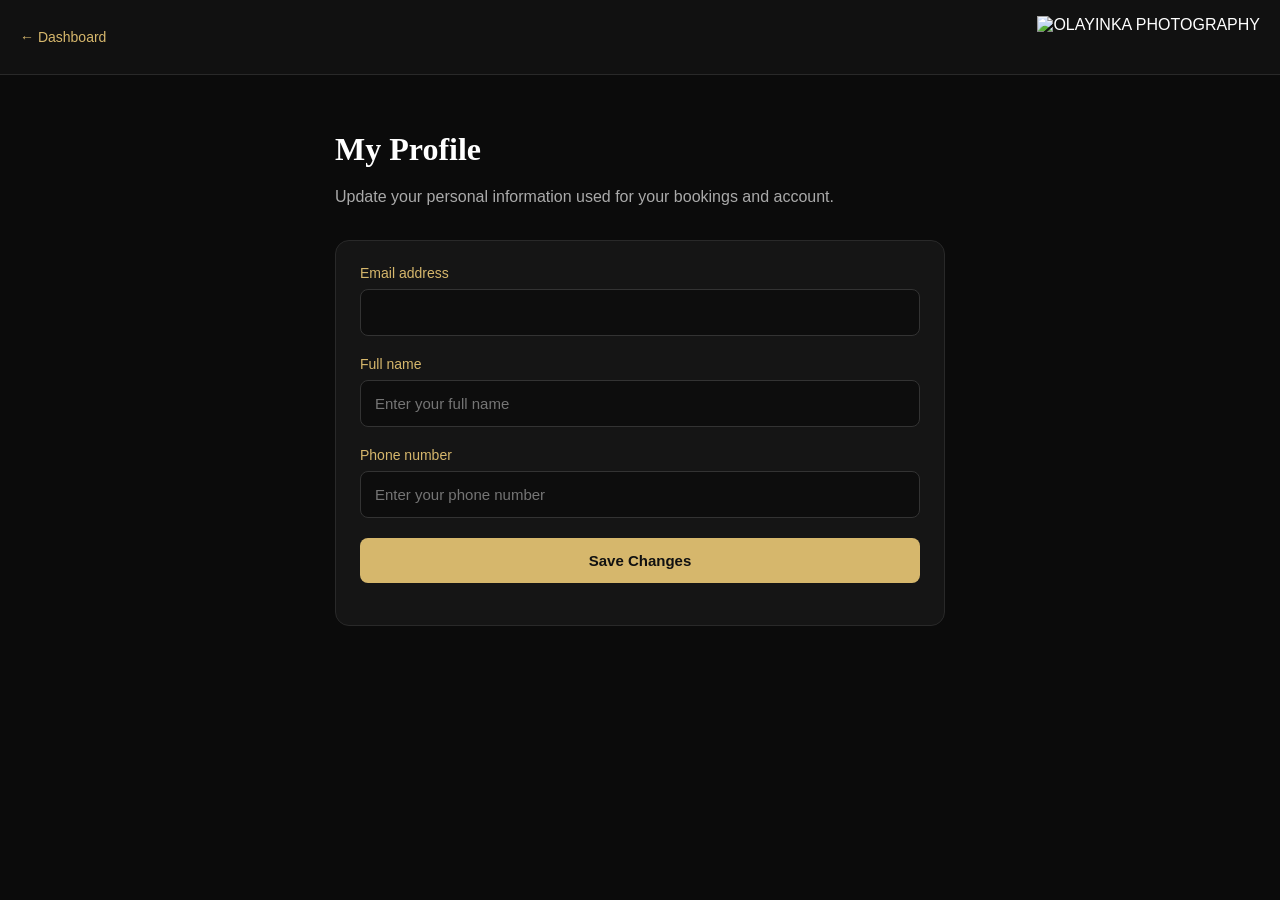
==== commit 4515b0d9: "Add files via upload" ====
--- a/index.html
+++ b/index.html
@@ -4,329 +4,124 @@
   <meta charset="UTF-8">
   <meta name="viewport" content="width=device-width, initial-scale=1.0">
 
-  <title>Testimonials | Olayinka Photography</title>
+  <title>My Profile | Olayinka Photography</title>
 
   <script src="https://cdn.jsdelivr.net/npm/@supabase/supabase-js@2"></script>
 
   <style>
     * {
       box-sizing: border-box;
+    }
+
+    body {
       margin: 0;
-      padding: 0;
-    }
-
-    body {
+      background: #0b0b0b;
+      color: #fff;
       font-family: Arial, sans-serif;
-      background: #0b0b0b;
-      color: #f5f1e8;
-      min-height: 100vh;
     }
 
     header {
       background: #111;
+      padding: 16px 20px;
       border-bottom: 1px solid #292929;
-      padding: 15px 18px;
       display: flex;
       align-items: center;
       justify-content: space-between;
-      gap: 15px;
-      position: sticky;
-      top: 0;
-      z-index: 50;
-    }
-
-    .header-left {
-      display: flex;
-      align-items: center;
-      gap: 12px;
-    }
-
-    .back-link {
+    }
+
+    header img {
+      height: 42px;
+      width: auto;
+      display: block;
+    }
+
+    .back {
       color: #d6b76c;
       text-decoration: none;
-      font-size: 13px;
-    }
-
-    .back-link:hover {
-      text-decoration: underline;
-    }
-
-    .brand {
-      display: flex;
-      align-items: center;
-      gap: 10px;
-    }
-
-    .brand img {
-      height: 40px;
-      width: auto;
-      object-fit: contain;
-      border-radius: 5px;
-    }
-
-    .brand-name {
+      font-size: 14px;
+    }
+
+    main {
+      max-width: 650px;
+      margin: 0 auto;
+      padding: 35px 20px 60px;
+    }
+
+    h1 {
       font-family: Georgia, serif;
-      font-size: 14px;
-      letter-spacing: 1px;
-    }
-
-    main {
-      max-width: 1100px;
-      margin: auto;
-      padding: 30px 18px 60px;
-    }
-
-    .page-heading {
-      margin-bottom: 25px;
-    }
-
-    .page-heading small {
-      color: #b99a5b;
-      text-transform: uppercase;
-      letter-spacing: 1px;
-      font-size: 11px;
-    }
-
-    .page-heading h1 {
-      font-family: Georgia, serif;
-      font-size: 31px;
-      margin-top: 8px;
-    }
-
-    .page-heading p {
-      color: #888;
-      margin-top: 8px;
+      font-size: 32px;
+      margin-bottom: 8px;
+    }
+
+    .intro {
+      color: #aaa;
+      margin-bottom: 30px;
       line-height: 1.6;
     }
 
-    /* SUMMARY */
-
-    .summary {
-      display: grid;
-      grid-template-columns: repeat(3, 1fr);
-      gap: 15px;
-      margin-bottom: 28px;
-    }
-
-    .summary-card {
+    .card {
       background: #151515;
       border: 1px solid #292929;
-      border-radius: 10px;
-      padding: 18px;
-    }
-
-    .summary-card small {
+      border-radius: 14px;
+      padding: 24px;
+    }
+
+    label {
       display: block;
-      color: #777;
-      font-size: 10px;
-      text-transform: uppercase;
-      letter-spacing: .8px;
-      margin-bottom: 9px;
-    }
-
-    .summary-card strong {
+      margin-bottom: 8px;
       color: #d6b76c;
-      font-family: Georgia, serif;
-      font-size: 27px;
-    }
-
-    /* TOOLBAR */
-
-    .toolbar {
-      display: flex;
-      justify-content: space-between;
-      align-items: center;
-      gap: 12px;
-      margin-bottom: 18px;
-      flex-wrap: wrap;
-    }
-
-    .toolbar-title {
-      font-family: Georgia, serif;
-      font-size: 21px;
-    }
-
-    .refresh-btn {
-      border: 1px solid #d6b76c;
-      background: transparent;
-      color: #d6b76c;
-      padding: 9px 13px;
-      border-radius: 6px;
-      cursor: pointer;
-      font-size: 12px;
-    }
-
-    .refresh-btn:hover {
+      font-size: 14px;
+    }
+
+    input {
+      width: 100%;
+      padding: 14px;
+      margin-bottom: 20px;
+      border: 1px solid #333;
+      border-radius: 8px;
+      background: #0d0d0d;
+      color: #fff;
+      font-size: 15px;
+      outline: none;
+    }
+
+    input:focus {
+      border-color: #d6b76c;
+    }
+
+    input[readonly] {
+      color: #888;
+    }
+
+    button {
+      width: 100%;
+      padding: 14px;
+      border: none;
+      border-radius: 8px;
       background: #d6b76c;
       color: #111;
-    }
-
-    /* TESTIMONIAL LIST */
-
-    .testimonial-list {
-      display: grid;
-      gap: 15px;
-    }
-
-    .testimonial-card {
-      background: #151515;
-      border: 1px solid #292929;
-      border-radius: 10px;
-      padding: 20px;
-    }
-
-    .testimonial-top {
-      display: flex;
-      justify-content: space-between;
-      align-items: flex-start;
-      gap: 15px;
-      margin-bottom: 14px;
-    }
-
-    .customer-name {
-      font-family: Georgia, serif;
-      font-size: 18px;
-      margin-bottom: 5px;
-    }
-
-    .customer-service {
-      color: #888;
-      font-size: 12px;
-    }
-
-    .rating {
-      color: #d6b76c;
-      font-size: 17px;
-      white-space: nowrap;
-    }
-
-    .testimonial-text {
+      font-size: 15px;
+      font-weight: bold;
+      cursor: pointer;
+    }
+
+    button:disabled {
+      opacity: 0.6;
+    }
+
+    #message {
+      margin-top: 18px;
+      text-align: center;
+      font-size: 14px;
+    }
+
+    .role {
+      margin-top: 20px;
+      padding: 12px;
       background: #101010;
-      border-radius: 7px;
-      padding: 15px;
-      color: #ccc;
-      line-height: 1.7;
-      font-size: 13px;
-      margin-bottom: 15px;
-    }
-
-    .testimonial-meta {
-      display: flex;
-      justify-content: space-between;
-      gap: 10px;
-      align-items: center;
-      flex-wrap: wrap;
-      margin-bottom: 15px;
-    }
-
-    .date {
-      color: #666;
-      font-size: 11px;
-    }
-
-    .status {
-      padding: 6px 10px;
-      border-radius: 20px;
-      font-size: 10px;
-      text-transform: uppercase;
-      letter-spacing: .5px;
-    }
-
-    .status.pending {
-      background: #30291c;
-      color: #d6b76c;
-    }
-
-    .status.approved {
-      background: #18301f;
-      color: #7ed394;
-    }
-
-    .actions {
-      display: flex;
-      gap: 8px;
-      flex-wrap: wrap;
-    }
-
-    .action-btn {
-      border: none;
-      padding: 9px 13px;
-      border-radius: 6px;
-      cursor: pointer;
-      font-size: 11px;
-    }
-
-    .approve-btn {
-      background: #d6b76c;
-      color: #111;
-    }
-
-    .unpublish-btn {
-      background: #292929;
-      color: #d6b76c;
-      border: 1px solid #444;
-    }
-
-    .delete-btn {
-      background: #3a1919;
-      color: #ff8c8c;
-      border: 1px solid #5a2424;
-    }
-
-    .action-btn:hover {
-      opacity: .85;
-    }
-
-    .empty,
-    .loading {
-      background: #151515;
-      border: 1px solid #292929;
-      border-radius: 10px;
-      padding: 30px;
-      text-align: center;
-      color: #777;
-      line-height: 1.6;
-    }
-
-    .message {
-      display: none;
-      padding: 12px 15px;
-      border-radius: 7px;
-      margin-bottom: 18px;
-      font-size: 13px;
-    }
-
-    .message.success {
-      display: block;
-      background: #17301e;
-      border: 1px solid #285c35;
-      color: #8be09d;
-    }
-
-    .message.error {
-      display: block;
-      background: #321919;
-      border: 1px solid #642828;
-      color: #ff9999;
-    }
-
-    @media (max-width: 700px) {
-
-      .brand-name {
-        display: none;
-      }
-
-      .summary {
-        grid-template-columns: 1fr;
-      }
-
-      .testimonial-top {
-        flex-direction: column;
-      }
-
-      main {
-        padding: 25px 15px 50px;
-      }
+      border-radius: 8px;
+      color: #999;
+      font-size: 14px;
     }
   </style>
 </head>
@@ -334,143 +129,58 @@
 <body>
 
   <header>
-
-    <div class="header-left">
-
-      <a
-        href="../index.html"
-        class="back-link"
+    <a href="../dashboard/index.html" class="back">← Dashboard</a>
+
+    <img
+      src="https://qgaqdnlqftlazzqxykia.supabase.co/storage/v1/object/public/site-assets/logo/IMG-20260924-WA0031.jpg"
+      alt="OLAYINKA PHOTOGRAPHY"
+    >
+  </header>
+
+  <main>
+
+    <h1>My Profile</h1>
+
+    <p class="intro">
+      Update your personal information used for your bookings and account.
+    </p>
+
+    <div class="card">
+
+      <label for="email">Email address</label>
+      <input
+        type="email"
+        id="email"
+        readonly
       >
-        ← Admin Dashboard
-      </a>
-
-      <div class="brand">
-
-        <img
-          src="https://qgaqdnlqftlazzqxykia.supabase.co/storage/v1/object/public/site-assets/logo/IMG-20260924-WA0031.jpg"
-          alt="OLAYINKA PHOTOGRAPHY"
-        >
-
-        <div class="brand-name">
-          OLAYINKA PHOTOGRAPHY
-        </div>
-
-      </div>
+
+      <label for="fullName">Full name</label>
+      <input
+        type="text"
+        id="fullName"
+        placeholder="Enter your full name"
+      >
+
+      <label for="phone">Phone number</label>
+      <input
+        type="tel"
+        id="phone"
+        placeholder="Enter your phone number"
+      >
+
+      <button id="saveBtn">
+        Save Changes
+      </button>
+
+      <div id="message"></div>
+
+    
 
     </div>
 
-  </header>
-
-
-  <main>
-
-    <section class="page-heading">
-
-      <small>
-        Customer Feedback
-      </small>
-
-      <h1>
-        Testimonials
-      </h1>
-
-      <p>
-        Review customer testimonials and approve the ones
-        you want to display on the public website.
-      </p>
-
-    </section>
-
-
-    <!-- MESSAGE -->
-
-    <div
-      id="message"
-      class="message"
-    ></div>
-
-
-    <!-- SUMMARY -->
-
-    <section class="summary">
-
-      <div class="summary-card">
-
-        <small>
-          Total Testimonials
-        </small>
-
-        <strong id="totalCount">
-          0
-        </strong>
-
-      </div>
-
-
-      <div class="summary-card">
-
-        <small>
-          Pending Review
-        </small>
-
-        <strong id="pendingCount">
-          0
-        </strong>
-
-      </div>
-
-
-      <div class="summary-card">
-
-        <small>
-          Approved
-        </small>
-
-        <strong id="approvedCount">
-          0
-        </strong>
-
-      </div>
-
-    </section>
-
-
-    <!-- TOOLBAR -->
-
-    <div class="toolbar">
-
-      <h2 class="toolbar-title">
-        Customer Testimonials
-      </h2>
-
-      <button
-        class="refresh-btn"
-        onclick="loadTestimonials()"
-      >
-        Refresh
-      </button>
-
-    </div>
-
-
-    <!-- LIST -->
-
-    <section
-      id="testimonialList"
-      class="testimonial-list"
-    >
-
-      <div class="loading">
-        Loading testimonials...
-      </div>
-
-    </section>
-
   </main>
 
-
   <script>
-
     // @ts-nocheck
 
     const supabaseUrl =
@@ -485,682 +195,95 @@
         supabaseKey
       );
 
-
-    let testimonials = [];
-
-
-    // ==============================
-    // ESCAPE HTML
-    // ==============================
-
-    function escapeHtml(value) {
-
-      return String(value ?? "")
-        .replace(/&/g, "&amp;")
-        .replace(/</g, "&lt;")
-        .replace(/>/g, "&gt;")
-        .replace(/"/g, "&quot;")
-        .replace(/'/g, "&#039;");
-
-    }
-
-
-    // ==============================
-    // FORMAT DATE
-    // ==============================
-
-    function formatDate(date) {
-
-      if (!date) {
-        return "Unknown date";
-      }
-
-      return new Date(date)
-        .toLocaleDateString(
-          "en-NG",
-          {
-            day: "numeric",
-            month: "long",
-            year: "numeric"
-          }
-        );
-
-    }
-
-
-    // ==============================
-    // RATING
-    // ==============================
-
-    function renderRating(rating) {
-
-      const value =
-        Math.max(
-          0,
-          Math.min(
-            5,
-            Number(rating || 0)
-          )
-        );
-
-      let stars = "";
-
-      for (let i = 1; i <= 5; i++) {
-
-        stars +=
-          i <= value
-            ? "★"
-            : "☆";
-
-      }
-
-      return stars;
-
-    }
-
-
-    // ==============================
-    // MESSAGE
-    // ==============================
-
-    function showMessage(
-      text,
-      type = "success"
-    ) {
-
-      const box =
-        document.getElementById(
-          "message"
-        );
-
-      box.textContent = text;
-
-      box.className =
-        "message " + type;
-
-      clearTimeout(
-        window.messageTimer
-      );
-
-      window.messageTimer =
-        setTimeout(
-          function () {
-
-            box.className =
-              "message";
-
-            box.textContent = "";
-
-          },
-          4000
-        );
-
-    }
-
-
-    // ==============================
-    // ADMIN CHECK
-    // ==============================
-
-    async function checkAdmin() {
+    const emailInput = document.getElementById("email");
+    const fullNameInput = document.getElementById("fullName");
+    const phoneInput = document.getElementById("phone");
+    const saveBtn = document.getElementById("saveBtn");
+    const message = document.getElementById("message");
+
+    async function loadProfile() {
 
       const {
-        data: userData,
+        data: { user },
         error: userError
-      } =
-        await supabaseClient.auth.getUser();
-
-
-      if (
-        userError ||
-        !userData.user
-      ) {
-
-        window.location.href =
-          "../../login.html";
-
-        return false;
-
-      }
-
+      } = await supabaseClient.auth.getUser();
+
+      if (userError || !user) {
+        window.location.href = "../../login.html";
+        return;
+      }
+
+      emailInput.value = user.email || "";
 
       const {
         data: profile,
         error: profileError
-      } =
-        await supabaseClient
-          .from("profiles")
-          .select("role")
-          .eq(
-            "id",
-            userData.user.id
-          )
-          .maybeSingle();
-
-
-      if (
-        profileError ||
-        profile?.role !== "admin"
-      ) {
-
-        alert(
-          "You do not have permission to access this page."
-        );
-
-        window.location.href =
-          "../index.html";
-
-        return false;
-
-      }
-
-
-      return true;
-
-    }
-
-
-    // ==============================
-    // LOAD TESTIMONIALS
-    // ==============================
-
-    async function loadTestimonials() {
-
-      const list =
-        document.getElementById(
-          "testimonialList"
-        );
-
-
-      list.innerHTML = `
-
-        <div class="loading">
-          Loading testimonials...
-        </div>
-
-      `;
-
+      } = await supabaseClient
+        .from("profiles")
+        .select("full_name, phone, avatar_url, role")
+        .eq("id", user.id)
+        .maybeSingle();
+
+      if (profileError) {
+        console.error(profileError);
+        message.textContent = "Unable to load your profile.";
+        message.style.color = "#ff7777";
+        return;
+      }
+
+      if (profile) {
+        fullNameInput.value = profile.full_name || "";
+        phoneInput.value = profile.phone || "";
+      
+      }
+    }
+
+    saveBtn.addEventListener("click", async () => {
 
       const {
-        data,
-        error
-      } =
-        await supabaseClient
-          .from("testimonials")
-          .select(`
-            id,
-            customer_id,
-            customer_name,
-            customer_title,
-            testimonial,
-            rating,
-            is_published,
-            created_at,
-            updated_at,
-            services (
-              name
-            )
-          `)
-          .order(
-            "created_at",
-            {
-              ascending: false
-            }
-          );
-
+        data: { user },
+        error: userError
+      } = await supabaseClient.auth.getUser();
+
+      if (userError || !user) {
+        window.location.href = "../../login.html";
+        return;
+      }
+
+      const fullName = fullNameInput.value.trim();
+      const phone = phoneInput.value.trim();
+
+      if (!fullName) {
+        message.textContent = "Please enter your full name.";
+        message.style.color = "#ff7777";
+        return;
+      }
+
+      saveBtn.disabled = true;
+      saveBtn.textContent = "Saving...";
+
+      const { error } = await supabaseClient
+        .from("profiles")
+        .update({
+          full_name: fullName,
+          phone: phone
+        })
+        .eq("id", user.id);
 
       if (error) {
-
-        console.error(
-          "Testimonials error:",
-          error
-        );
-
-        list.innerHTML = `
-
-          <div class="empty">
-
-            Unable to load testimonials.
-
-            <br><br>
-
-            ${escapeHtml(
-              error.message
-            )}
-
-          </div>
-
-        `;
-
-        return;
-
-      }
-
-
-      testimonials =
-        data || [];
-
-
-      updateSummary();
-
-
-      renderTestimonials();
-
-    }
-
-
-    // ==============================
-    // SUMMARY
-    // ==============================
-
-    function updateSummary() {
-
-      const total =
-        testimonials.length;
-
-
-      const approved =
-        testimonials.filter(
-          function (item) {
-            return item.is_published === true;
-          }
-        ).length;
-
-
-      const pending =
-        total - approved;
-
-
-      document.getElementById(
-        "totalCount"
-      ).textContent = total;
-
-
-      document.getElementById(
-        "pendingCount"
-      ).textContent = pending;
-
-
-      document.getElementById(
-        "approvedCount"
-      ).textContent = approved;
-
-    }
-
-
-    // ==============================
-    // RENDER
-    // ==============================
-
-    function renderTestimonials() {
-
-      const list =
-        document.getElementById(
-          "testimonialList"
-        );
-
-
-      if (!testimonials.length) {
-
-        list.innerHTML = `
-
-          <div class="empty">
-
-            <div style="font-size:35px;margin-bottom:10px;">
-              ⭐
-            </div>
-
-            <strong>
-              No testimonials yet
-            </strong>
-
-            <p style="margin-top:8px;">
-              Customer testimonials will appear here
-              when customers submit them.
-            </p>
-
-          </div>
-
-        `;
-
-        return;
-
-      }
-
-
-      list.innerHTML = "";
-
-
-      testimonials.forEach(
-        function (item) {
-
-          const card =
-            document.createElement(
-              "article"
-            );
-
-
-          card.className =
-            "testimonial-card";
-
-
-          const serviceName =
-            item.services?.name ||
-            "General";
-
-
-          const approved =
-            item.is_published === true;
-
-
-          const statusClass =
-            approved
-              ? "approved"
-              : "pending";
-
-
-          const statusText =
-            approved
-              ? "Approved"
-              : "Pending Review";
-
-
-          card.innerHTML = `
-
-            <div class="testimonial-top">
-
-              <div>
-
-                <div class="customer-name">
-
-                  ${escapeHtml(
-                    item.customer_name
-                  )}
-
-                </div>
-
-                ${
-                  item.customer_title
-                    ? `
-                      <div class="customer-service">
-                        ${escapeHtml(
-                          item.customer_title
-                        )}
-                      </div>
-                    `
-                    : ""
-                }
-
-                <div class="customer-service">
-
-                  Service:
-                  ${escapeHtml(
-                    serviceName
-                  )}
-
-                </div>
-
-              </div>
-
-
-              <div class="rating">
-
-                ${renderRating(
-                  item.rating
-                )}
-
-              </div>
-
-            </div>
-
-
-            <div class="testimonial-text">
-
-              “${escapeHtml(
-                item.testimonial
-              )}”
-
-            </div>
-
-
-            <div class="testimonial-meta">
-
-              <span class="date">
-
-                Submitted:
-                ${formatDate(
-                  item.created_at
-                )}
-
-              </span>
-
-
-              <span class="status ${statusClass}">
-
-                ${statusText}
-
-              </span>
-
-            </div>
-
-
-            <div class="actions">
-
-              ${
-                approved
-
-                  ? `
-
-                    <button
-                      class="action-btn unpublish-btn"
-                      onclick="togglePublished(
-                        ${item.id},
-                        false
-                      )"
-                    >
-                      Unpublish
-                    </button>
-
-                  `
-
-                  : `
-
-                    <button
-                      class="action-btn approve-btn"
-                      onclick="togglePublished(
-                        ${item.id},
-                        true
-                      )"
-                    >
-                      Approve
-                    </button>
-
-                  `
-              }
-
-
-              <button
-                class="action-btn delete-btn"
-                onclick="deleteTestimonial(
-                  ${item.id}
-                )"
-              >
-                Delete
-              </button>
-
-            </div>
-
-          `;
-
-
-          list.appendChild(
-            card
-          );
-
-        }
-      );
-
-    }
-
-
-    // ==============================
-    // APPROVE / UNPUBLISH
-    // ==============================
-
-    async function togglePublished(
-      id,
-      published
-    ) {
-
-      const action =
-        published
-          ? "approve"
-          : "unpublish";
-
-
-      const confirmed =
-        confirm(
-          published
-            ? "Approve this testimonial and show it on the public website?"
-            : "Unpublish this testimonial from the public website?"
-        );
-
-
-      if (!confirmed) {
-        return;
-      }
-
-
-      const {
-        error
-      } =
-        await supabaseClient
-          .from("testimonials")
-          .update({
-            is_published:
-              published,
-            updated_at:
-              new Date().toISOString()
-          })
-          .eq(
-            "id",
-            id
-          );
-
-
-      if (error) {
-
-        console.error(
-          "Update testimonial error:",
-          error
-        );
-
-        showMessage(
-          "Could not " +
-          action +
-          " testimonial: " +
-          error.message,
-          "error"
-        );
-
-        return;
-
-      }
-
-
-      showMessage(
-        published
-          ? "Testimonial approved successfully."
-          : "Testimonial unpublished successfully."
-      );
-
-
-      await loadTestimonials();
-
-    }
-
-
-    // ==============================
-    // DELETE
-    // ==============================
-
-    async function deleteTestimonial(
-      id
-    ) {
-
-      const confirmed =
-        confirm(
-          "Delete this testimonial permanently?"
-        );
-
-
-      if (!confirmed) {
-        return;
-      }
-
-
-      const {
-        error
-      } =
-        await supabaseClient
-          .from("testimonials")
-          .delete()
-          .eq(
-            "id",
-            id
-          );
-
-
-      if (error) {
-
-        console.error(
-          "Delete testimonial error:",
-          error
-        );
-
-        showMessage(
-          "Could not delete testimonial: " +
-          error.message,
-          "error"
-        );
-
-        return;
-
-      }
-
-
-      showMessage(
-        "Testimonial deleted successfully."
-      );
-
-
-      await loadTestimonials();
-
-    }
-
-
-    // ==============================
-    // START
-    // ==============================
-
-    async function start() {
-
-      const allowed =
-        await checkAdmin();
-
-
-      if (!allowed) {
-        return;
-      }
-
-
-      await loadTestimonials();
-
-    }
-
-
-    start();
-
+        console.error(error);
+        message.textContent = "Unable to save your changes.";
+        message.style.color = "#ff7777";
+      } else {
+        message.textContent = "Profile updated successfully.";
+        message.style.color = "#d6b76c";
+      }
+
+      saveBtn.disabled = false;
+      saveBtn.textContent = "Save Changes";
+    });
+
+    loadProfile();
   </script>
 
 </body>
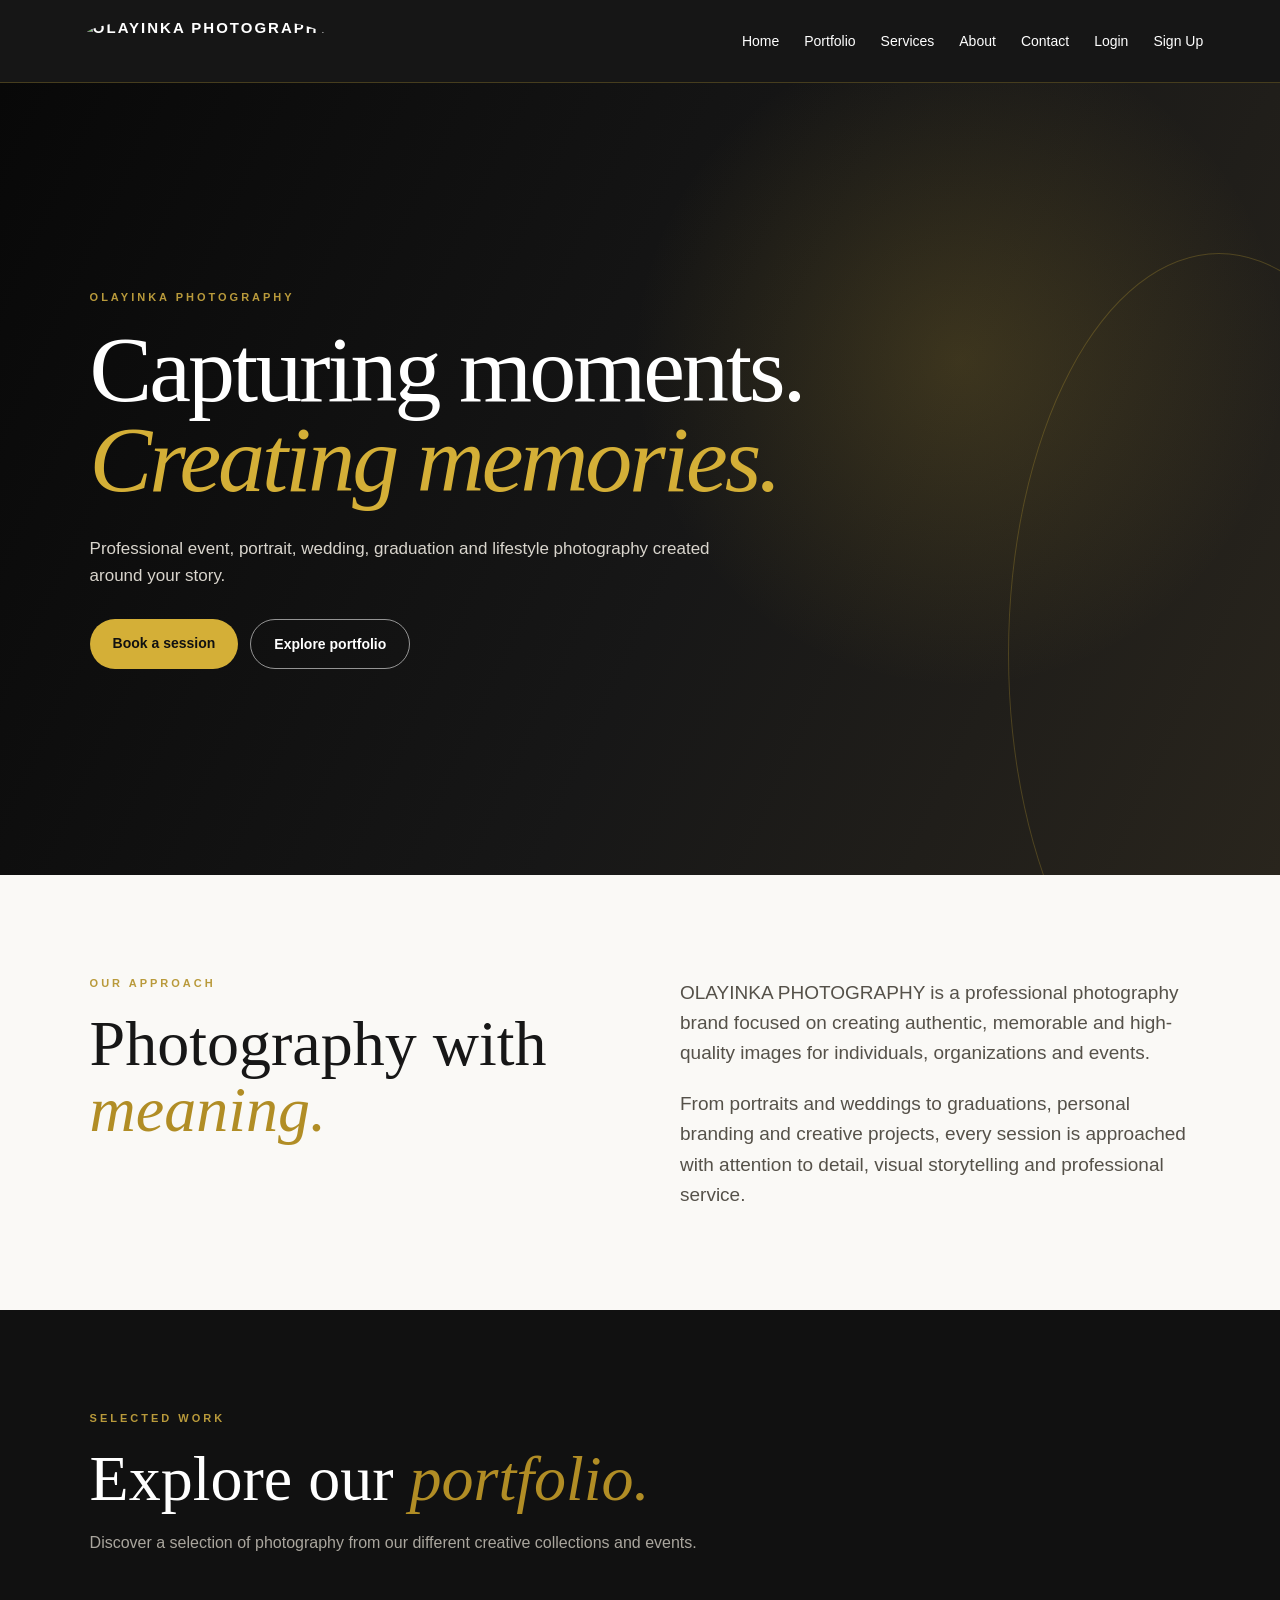
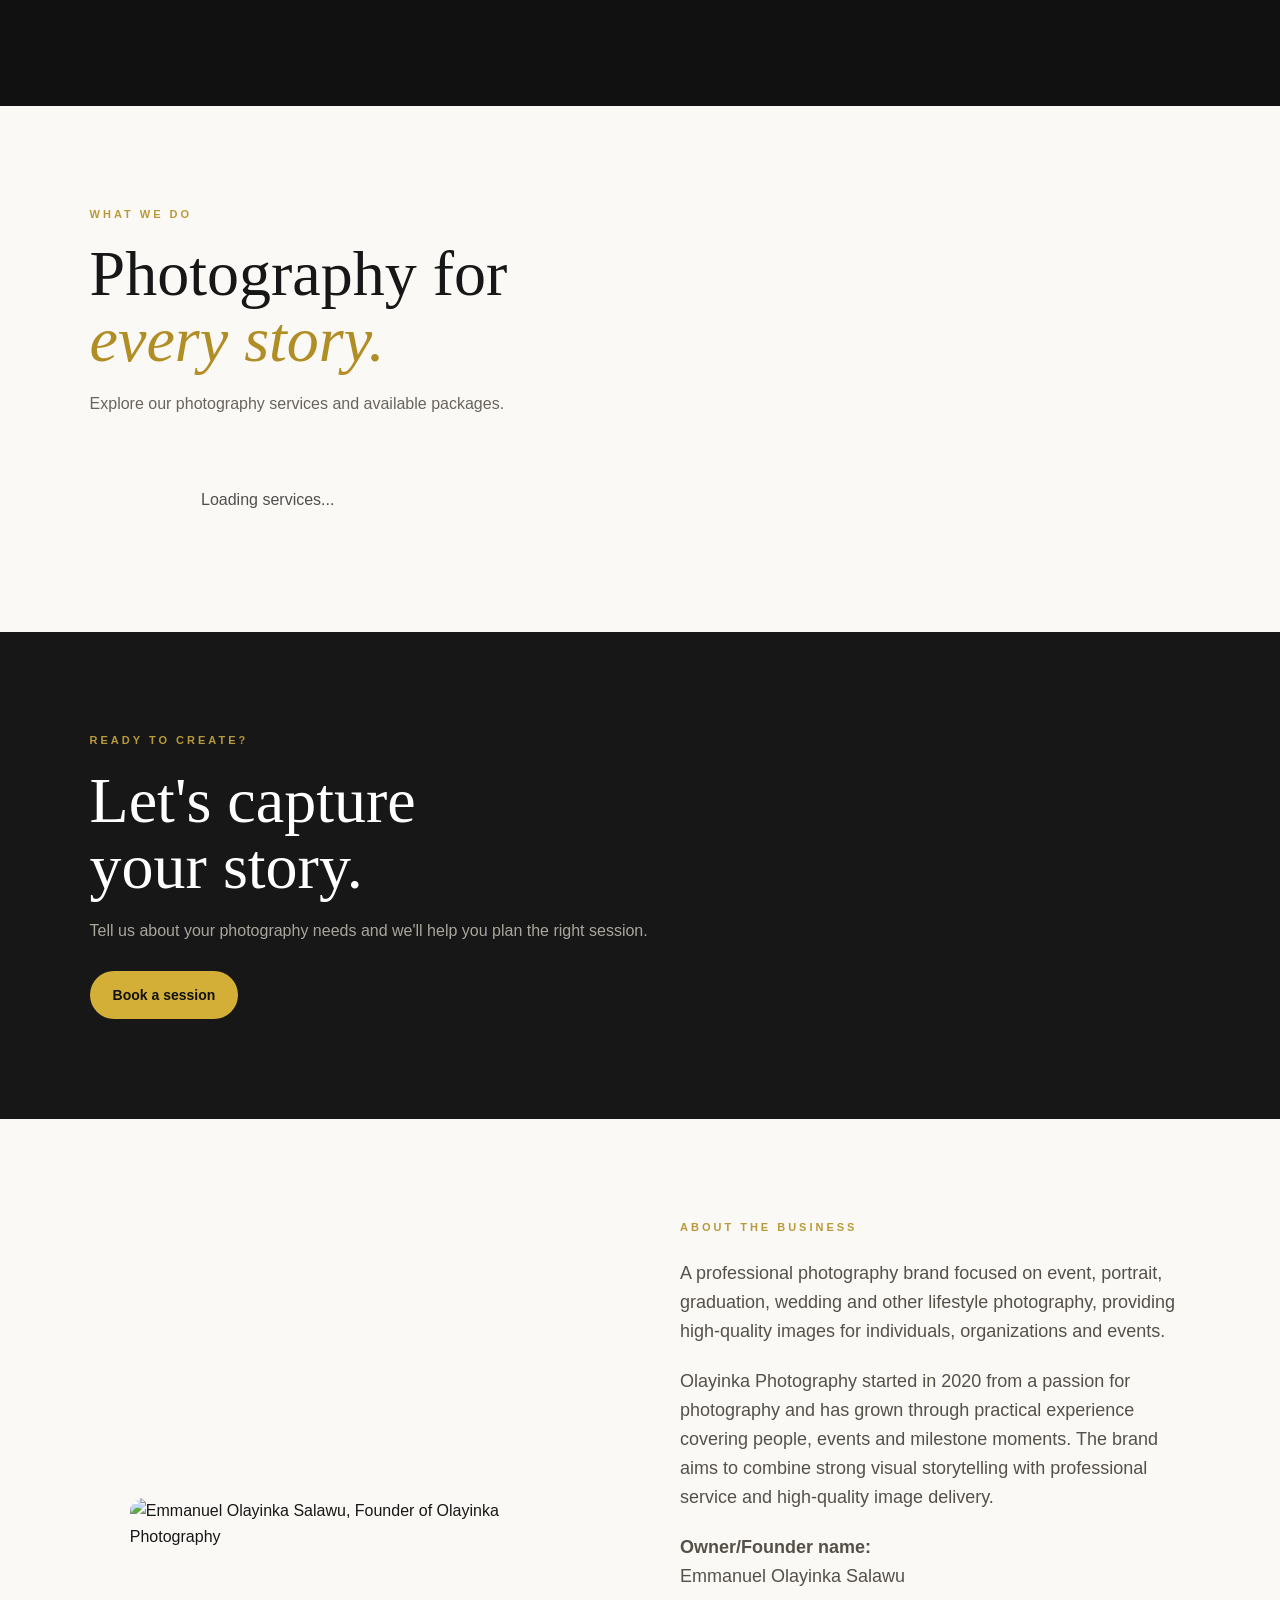
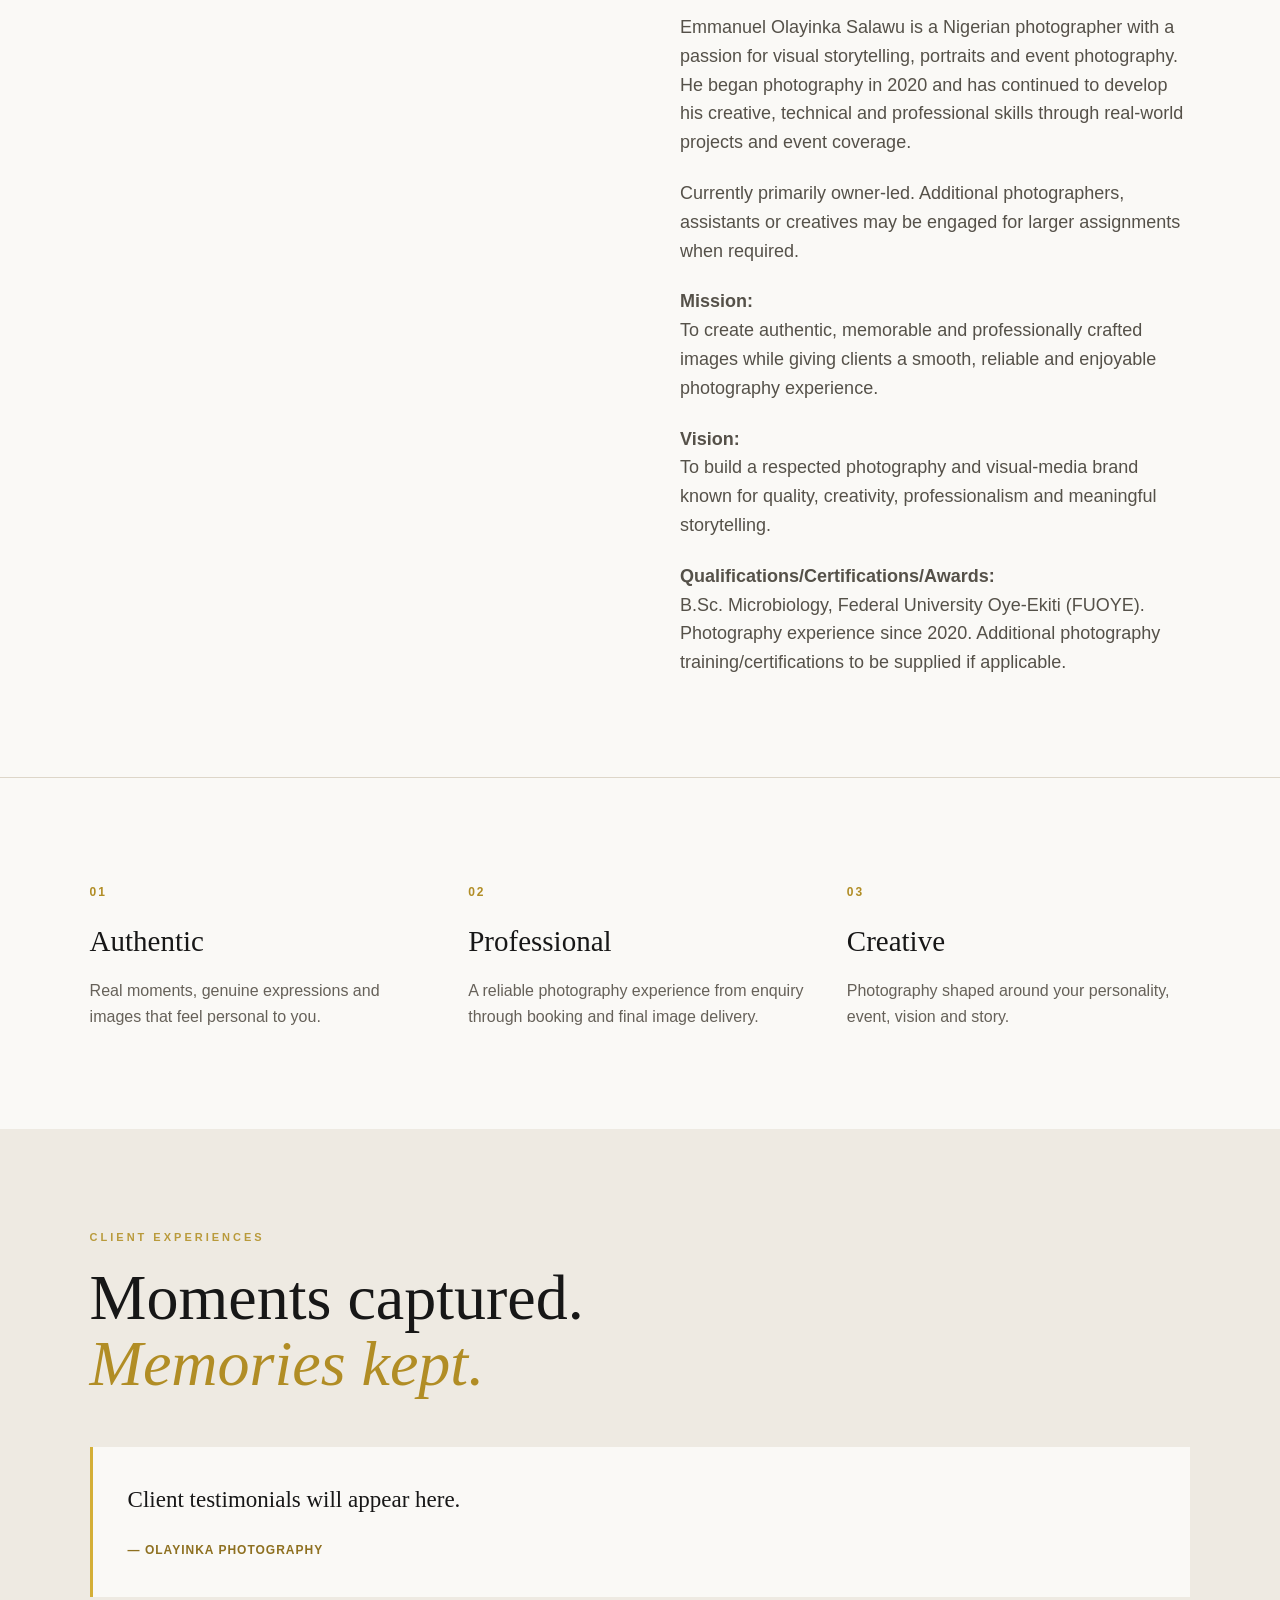
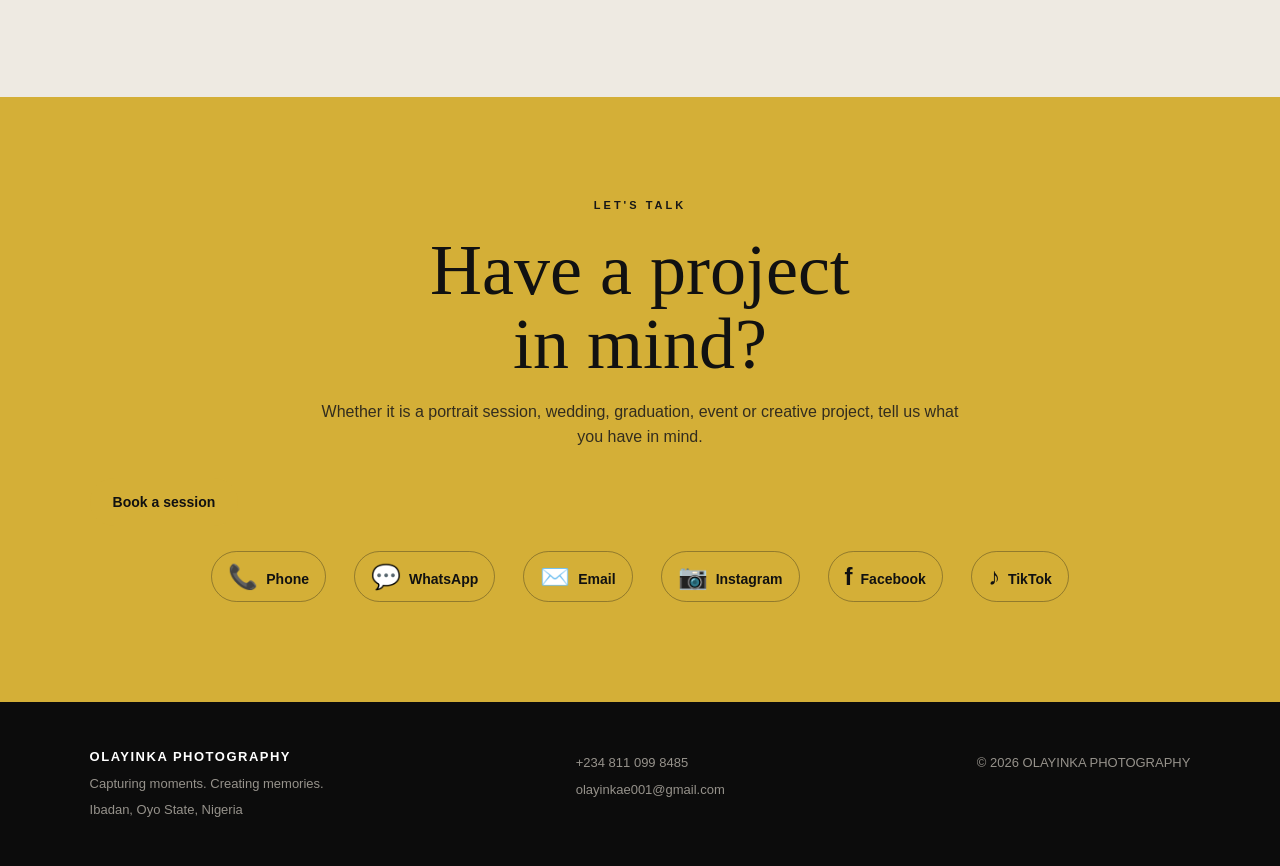
==== commit 859c3736: "Add files via upload" ====
--- a/index.html
+++ b/index.html
@@ -1,290 +1,1295 @@
-<!DOCTYPE html>
-<html lang="en">
-<head>
-  <meta charset="UTF-8">
-  <meta name="viewport" content="width=device-width, initial-scale=1.0">
-
-  <title>My Profile | Olayinka Photography</title>
-
-  <script src="https://cdn.jsdelivr.net/npm/@supabase/supabase-js@2"></script>
-
-  <style>
-    * {
-      box-sizing: border-box;
-    }
-
-    body {
-      margin: 0;
-      background: #0b0b0b;
+<!DOCTYPE html><html lang="en"><head>  <meta charset="UTF-8"><meta
+name="viewport"
+content="width=device-width, initial-scale=1.0"
+
+«»
+
+<meta
+name="description"
+content="OLAYINKA PHOTOGRAPHY — Event, portrait, wedding, graduation and lifestyle photography in Ibadan, Oyo State."
+
+«»
+
+  </>  <link
+    rel="stylesheet"
+    href="style.css"
+  >  <style>
+
+    /* ==============================
+       MOBILE MENU
+    =============================== */
+
+    .menu-toggle {
+      display: none;
+      background: none;
+      border: none;
       color: #fff;
-      font-family: Arial, sans-serif;
-    }
-
-    header {
-      background: #111;
-      padding: 16px 20px;
-      border-bottom: 1px solid #292929;
+      font-size: 30px;
+      cursor: pointer;
+      padding: 5px;
+      line-height: 1;
+    }
+
+
+    @media (max-width: 760px) {
+
+      header {
+        position: relative;
+      }
+
+      .menu-toggle {
+        display: block;
+        margin-left: auto;
+      }
+
+      header nav {
+        display: none;
+        position: absolute;
+        top: 100%;
+        left: 0;
+        right: 0;
+        background: #111;
+        padding: 20px;
+        flex-direction: column;
+        gap: 18px;
+        z-index: 1000;
+        border-top: 1px solid rgba(255,255,255,0.1);
+      }
+
+      header nav.menu-open {
+        display: flex;
+      }
+
+      header nav a {
+        display: block;
+        padding: 5px 0;
+      }
+
+    }
+
+
+    /* ==============================
+       CONTACT LINKS
+    =============================== */
+
+    .contact-links {
       display: flex;
+      justify-content: center;
       align-items: center;
-      justify-content: space-between;
-    }
-
-    header img {
-      height: 42px;
-      width: auto;
+      gap: 28px;
+      margin-top: 25px;
+      flex-wrap: wrap;
+    }
+
+
+    .contact-link {
+      color: inherit;
+      text-decoration: none;
+      text-align: center;
+      min-width: 70px;
+    }
+
+
+    .contact-link-icon {
+      font-size: 24px;
+      line-height: 1;
+    }
+
+
+    .contact-link-label {
+      margin-top: 6px;
+    }
+
+
+    /* ==============================
+       PUBLIC SERVICES
+    =============================== */
+
+    #publicServicesGrid {
+      width: 100%;
+    }
+
+
+    .public-service-card {
+      position: relative;
+    }
+
+
+    .public-service-number {
       display: block;
-    }
-
-    .back {
-      color: #d6b76c;
-      text-decoration: none;
+      margin-bottom: 10px;
+      opacity: 0.65;
+    }
+
+
+    .public-service-card h3 {
+      margin-bottom: 10px;
+    }
+
+
+    .public-service-description {
+      margin-bottom: 18px;
+    }
+
+
+    .public-service-packages {
+      margin-top: 20px;
+      display: grid;
+      gap: 10px;
+    }
+
+
+    .public-package {
+      padding: 12px 14px;
+      border: 1px solid rgba(255,255,255,0.12);
+      border-radius: 6px;
+    }
+
+
+    .public-package-name {
+      font-weight: 600;
+      margin-bottom: 5px;
+    }
+
+
+    .public-package-price {
       font-size: 14px;
-    }
-
-    main {
-      max-width: 650px;
-      margin: 0 auto;
-      padding: 35px 20px 60px;
-    }
-
-    h1 {
-      font-family: Georgia, serif;
-      font-size: 32px;
-      margin-bottom: 8px;
-    }
-
-    .intro {
-      color: #aaa;
-      margin-bottom: 30px;
-      line-height: 1.6;
-    }
-
-    .card {
-      background: #151515;
-      border: 1px solid #292929;
-      border-radius: 14px;
-      padding: 24px;
-    }
-
-    label {
-      display: block;
-      margin-bottom: 8px;
-      color: #d6b76c;
-      font-size: 14px;
-    }
-
-    input {
+      opacity: 0.85;
+    }
+
+
+    .public-package-duration {
+      font-size: 13px;
+      opacity: 0.7;
+      margin-top: 3px;
+    }
+
+
+    .public-service-book {
+      display: inline-block;
+      margin-top: 18px;
+    }
+
+
+    .services-message {
       width: 100%;
-      padding: 14px;
-      margin-bottom: 20px;
-      border: 1px solid #333;
-      border-radius: 8px;
-      background: #0d0d0d;
-      color: #fff;
-      font-size: 15px;
-      outline: none;
-    }
-
-    input:focus {
-      border-color: #d6b76c;
-    }
-
-    input[readonly] {
-      color: #888;
-    }
-
-    button {
-      width: 100%;
-      padding: 14px;
-      border: none;
-      border-radius: 8px;
-      background: #d6b76c;
-      color: #111;
-      font-size: 15px;
-      font-weight: bold;
-      cursor: pointer;
-    }
-
-    button:disabled {
-      opacity: 0.6;
-    }
-
-    #message {
-      margin-top: 18px;
       text-align: center;
-      font-size: 14px;
-    }
-
-    .role {
-      margin-top: 20px;
-      padding: 12px;
-      background: #101010;
-      border-radius: 8px;
-      color: #999;
-      font-size: 14px;
-    }
-  </style>
-</head>
-
-<body>
-
-  <header>
-    <a href="../dashboard/index.html" class="back">← Dashboard</a>
+      padding: 20px 0;
+      opacity: 0.75;
+    }
+
+  </style></head><body>  <!-- ==============================
+       HEADER
+  =============================== -->  <header><div class="logo">
+
+  <img
+    data-business-logo
+    src=""
+    alt="OLAYINKA PHOTOGRAPHY"
+    style="height:50px; width:auto; display:block;"
+  >
+
+</div>
+
+
+<button
+  class="menu-toggle"
+  id="menuToggle"
+  type="button"
+  aria-label="Open menu"
+>
+  ☰
+</button>
+
+
+<nav id="mainNav">
+
+  <a href="#home">Home</a>
+
+  <a href="#portfolio">Portfolio</a>
+
+  <a href="#services">Services</a>
+
+  <a href="#about">About</a>
+
+  <a href="#contact">Contact</a>
+
+  <a href="login.html">Login</a>
+
+  <a href="signup.html">Sign Up</a>
+
+</nav>
+
+  </header>  <main><!-- ==============================
+     HERO
+=============================== -->
+
+<section
+  id="home"
+  class="hero"
+>
+
+  <div class="hero-content">
+
+    <p class="eyebrow">
+
+      <span data-business-name>
+        OLAYINKA PHOTOGRAPHY
+      </span>
+
+    </p>
+
+
+    <h1>
+
+      Capturing moments.
+
+      <br>
+
+      <em>Creating memories.</em>
+
+    </h1>
+
+
+    <p>
+
+      Professional event, portrait, wedding,
+      graduation and lifestyle photography
+      created around your story.
+
+    </p>
+
+
+    <div class="hero-actions">
+
+      <a
+        class="btn primary"
+        href="login.html"
+      >
+        Book a session
+      </a>
+
+
+      <a
+        class="btn secondary"
+        href="#portfolio"
+      >
+        Explore portfolio
+      </a>
+
+    </div>
+
+  </div>
+
+</section>
+
+
+
+<!-- ==============================
+     INTRO
+=============================== -->
+
+<section class="section intro">
+
+  <div class="section-heading">
+
+    <p class="eyebrow">
+      OUR APPROACH
+    </p>
+
+    <h2>
+
+      Photography with
+
+      <br>
+
+      <em>meaning.</em>
+
+    </h2>
+
+  </div>
+
+
+  <div class="intro-copy">
+
+    <p>
+
+      OLAYINKA PHOTOGRAPHY is a professional
+      photography brand focused on creating
+      authentic, memorable and high-quality
+      images for individuals, organizations
+      and events.
+
+    </p>
+
+
+    <p>
+
+      From portraits and weddings to graduations,
+      personal branding and creative projects,
+      every session is approached with attention
+      to detail, visual storytelling and professional service.
+
+    </p>
+
+  </div>
+
+</section>
+
+
+
+<!-- ==============================
+     PORTFOLIO
+=============================== -->
+
+<section
+  id="portfolio"
+  class="section portfolio-section"
+>
+
+  <div class="section-heading">
+
+    <p class="eyebrow">
+      SELECTED WORK
+    </p>
+
+    <h2>
+
+      Explore our
+
+      <em>portfolio.</em>
+
+    </h2>
+
+    <p>
+
+      Discover a selection of photography from
+      our different creative collections and events.
+
+    </p>
+
+  </div>
+
+
+  <!-- FEATURED -->
+
+  <div
+    id="featuredSection"
+    class="featured-section"
+    style="display: none;"
+  >
+
+    <div class="section-heading">
+
+      <p class="eyebrow">
+        FEATURED WORK
+      </p>
+
+      <h2>
+
+        Selected
+
+        <em>moments.</em>
+
+      </h2>
+
+    </div>
+
+
+    <div
+      id="featuredGrid"
+      class="featured-grid"
+    ></div>
+
+  </div>
+
+
+  <!-- PORTFOLIO CATEGORIES -->
+
+  <div
+    id="portfolioCategories"
+    class="portfolio-categories"
+  ></div>
+
+
+  <!-- PORTFOLIO GALLERY -->
+
+  <div
+    id="portfolioGallery"
+    class="portfolio-gallery-view"
+  >
+
+    <div class="gallery-header">
+
+      <button
+        type="button"
+        id="portfolioBack"
+        class="gallery-back"
+      >
+
+        ← Back to Portfolio
+
+      </button>
+
+
+      <div>
+
+        <p
+          class="eyebrow"
+          id="galleryEyebrow"
+        >
+
+          PORTFOLIO
+
+        </p>
+
+
+        <h2 id="galleryTitle">
+          Portfolio
+        </h2>
+
+
+        <p id="galleryDescription">
+
+          Explore our photography collection.
+
+        </p>
+
+      </div>
+
+    </div>
+
+
+    <div
+      id="galleryGrid"
+      class="gallery-grid"
+    ></div>
+
+  </div>
+
+</section>
+
+
+
+<!-- ==============================
+     SERVICES
+=============================== -->
+
+<section
+  id="services"
+  class="section services"
+>
+
+  <div class="section-heading">
+
+    <p class="eyebrow">
+      WHAT WE DO
+    </p>
+
+    <h2>
+
+      Photography for
+
+      <br>
+
+      <em>every story.</em>
+
+    </h2>
+
+    <p>
+
+      Explore our photography services
+      and available packages.
+
+    </p>
+
+  </div>
+
+
+  <div
+    id="publicServicesGrid"
+    class="services-grid"
+  >
+
+    <p class="services-message">
+      Loading services...
+    </p>
+
+  </div>
+
+</section>
+
+
+
+<!-- ==============================
+     BOOKING CTA
+=============================== -->
+
+<section class="section booking-cta">
+
+  <p class="eyebrow">
+    READY TO CREATE?
+  </p>
+
+
+  <h2>
+
+    Let's capture
+
+    <br>
+
+    your story.
+
+  </h2>
+
+
+  <p>
+
+    Tell us about your photography needs and
+    we'll help you plan the right session.
+
+  </p>
+
+
+  <div class="hero-actions">
+
+    <a
+      class="btn primary"
+      href="login.html"
+    >
+      Book a session
+    </a>
+
+  </div>
+
+</section>
+
+
+
+<!-- ==============================
+     ABOUT
+=============================== -->
+
+<section
+  id="about"
+  class="section about"
+>
+
+  <div class="about-image">
 
     <img
-      src="https://qgaqdnlqftlazzqxykia.supabase.co/storage/v1/object/public/site-assets/logo/IMG-20260924-WA0031.jpg"
-      alt="OLAYINKA PHOTOGRAPHY"
+      data-photographer-photo
+      src=""
+      alt="Emmanuel Olayinka Salawu, Founder of Olayinka Photography"
+      loading="lazy"
     >
-  </header>
-
-  <main>
-
-    <h1>My Profile</h1>
-
-    <p class="intro">
-      Update your personal information used for your bookings and account.
-    </p>
-
-    <div class="card">
-
-      <label for="email">Email address</label>
-      <input
-        type="email"
-        id="email"
-        readonly
-      >
-
-      <label for="fullName">Full name</label>
-      <input
-        type="text"
-        id="fullName"
-        placeholder="Enter your full name"
-      >
-
-      <label for="phone">Phone number</label>
-      <input
-        type="tel"
-        id="phone"
-        placeholder="Enter your phone number"
-      >
-
-      <button id="saveBtn">
-        Save Changes
-      </button>
-
-      <div id="message"></div>
-
-    
-
-    </div>
-
-  </main>
-
-  <script>
-    // @ts-nocheck
-
-    const supabaseUrl =
+
+  </div>
+
+
+  <div class="about-copy">
+
+    <p class="eyebrow">
+      ABOUT THE BUSINESS
+    </p>
+
+
+    <p>
+
+      A professional photography brand focused on event,
+      portrait, graduation, wedding and other lifestyle
+      photography, providing high-quality images for
+      individuals, organizations and events.
+
+    </p>
+
+
+    <p>
+
+      Olayinka Photography started in 2020 from a passion
+      for photography and has grown through practical
+      experience covering people, events and milestone moments.
+      The brand aims to combine strong visual storytelling
+      with professional service and high-quality image delivery.
+
+    </p>
+
+
+    <p>
+
+      <strong>
+        Owner/Founder name:
+      </strong>
+
+      <br>
+
+      Emmanuel Olayinka Salawu
+
+    </p>
+
+
+    <p>
+
+      Emmanuel Olayinka Salawu is a Nigerian photographer
+      with a passion for visual storytelling, portraits and
+      event photography. He began photography in 2020 and
+      has continued to develop his creative, technical and
+      professional skills through real-world projects and
+      event coverage.
+
+    </p>
+
+
+    <p>
+
+      Currently primarily owner-led. Additional photographers,
+      assistants or creatives may be engaged for larger
+      assignments when required.
+
+    </p>
+
+
+    <p>
+
+      <strong>
+        Mission:
+      </strong>
+
+      <br>
+
+      To create authentic, memorable and professionally
+      crafted images while giving clients a smooth, reliable
+      and enjoyable photography experience.
+
+    </p>
+
+
+    <p>
+
+      <strong>
+        Vision:
+      </strong>
+
+      <br>
+
+      To build a respected photography and visual-media brand
+      known for quality, creativity, professionalism and
+      meaningful storytelling.
+
+    </p>
+
+
+    <p>
+
+      <strong>
+        Qualifications/Certifications/Awards:
+      </strong>
+
+      <br>
+
+      B.Sc. Microbiology, Federal University Oye-Ekiti (FUOYE).
+      Photography experience since 2020. Additional photography
+      training/certifications to be supplied if applicable.
+
+    </p>
+
+  </div>
+
+</section>
+
+
+
+<!-- ==============================
+     REASONS
+=============================== -->
+
+<section class="section reasons">
+
+
+  <div class="reason">
+
+    <strong>
+      01
+    </strong>
+
+    <h3>
+      Authentic
+    </h3>
+
+    <p>
+
+      Real moments, genuine expressions and images
+      that feel personal to you.
+
+    </p>
+
+  </div>
+
+
+  <div class="reason">
+
+    <strong>
+      02
+    </strong>
+
+    <h3>
+      Professional
+    </h3>
+
+    <p>
+
+      A reliable photography experience from enquiry
+      through booking and final image delivery.
+
+    </p>
+
+  </div>
+
+
+  <div class="reason">
+
+    <strong>
+      03
+    </strong>
+
+    <h3>
+      Creative
+    </h3>
+
+    <p>
+
+      Photography shaped around your personality,
+      event, vision and story.
+
+    </p>
+
+  </div>
+
+
+</section>
+
+
+
+<!-- ==============================
+     TESTIMONIALS
+=============================== -->
+
+<section class="section testimonials">
+
+  <div class="section-heading">
+
+    <p class="eyebrow">
+      CLIENT EXPERIENCES
+    </p>
+
+    <h2>
+
+      Moments captured.
+
+      <br>
+
+      <em>Memories kept.</em>
+
+    </h2>
+
+  </div>
+
+
+  <div
+    id="testimonialsGrid"
+    class="testimonials-grid"
+  >
+
+    <article class="testimonial-card">
+
+      <p>
+
+        Client testimonials will appear here.
+
+      </p>
+
+      <strong>
+
+        — OLAYINKA PHOTOGRAPHY
+
+      </strong>
+
+    </article>
+
+  </div>
+
+</section>
+
+
+
+<!-- ==============================
+     CONTACT
+=============================== -->
+
+<section
+  id="contact"
+  class="section contact"
+>
+
+  <p class="eyebrow">
+    LET'S TALK
+  </p>
+
+
+  <h2>
+
+    Have a project
+
+    <br>
+
+    in mind?
+
+  </h2>
+
+
+  <p>
+
+    Whether it is a portrait session, wedding,
+    graduation, event or creative project,
+    tell us what you have in mind.
+
+  </p>
+
+
+  <div class="hero-actions">
+
+    <a
+      class="btn primary"
+      href="login.html"
+    >
+      Book a session
+    </a>
+
+  </div>
+
+
+  <div class="contact-links">
+
+
+    <!-- PHONE -->
+
+    <a
+      class="contact-link"
+      data-business-phone
+      href="tel:+2348110998485"
+    >
+
+      <div class="contact-link-icon">
+        📞
+      </div>
+
+      <div class="contact-link-label">
+        Phone
+      </div>
+
+    </a>
+
+
+    <!-- WHATSAPP -->
+
+    <a
+      class="contact-link"
+      data-business-whatsapp
+      href="https://wa.me/2348110998485"
+      target="_blank"
+      rel="noopener"
+    >
+
+      <div class="contact-link-icon">
+        💬
+      </div>
+
+      <div class="contact-link-label">
+        WhatsApp
+      </div>
+
+    </a>
+
+
+    <!-- EMAIL -->
+
+    <a
+      class="contact-link"
+      data-business-email
+      href="mailto:olayinkae001@gmail.com"
+    >
+
+      <div class="contact-link-icon">
+        ✉️
+      </div>
+
+      <div class="contact-link-label">
+        Email
+      </div>
+
+    </a>
+
+
+    <!-- INSTAGRAM -->
+
+    <a
+      class="contact-link"
+      data-social-instagram
+      href="#"
+      target="_blank"
+      rel="noopener"
+    >
+
+      <div class="contact-link-icon">
+        📷
+      </div>
+
+      <div class="contact-link-label">
+        Instagram
+      </div>
+
+    </a>
+
+
+    <!-- FACEBOOK -->
+
+    <a
+      class="contact-link"
+      data-social-facebook
+      href="#"
+      target="_blank"
+      rel="noopener"
+    >
+
+      <div class="contact-link-icon">
+        f
+      </div>
+
+      <div class="contact-link-label">
+        Facebook
+      </div>
+
+    </a>
+
+
+    <!-- TIKTOK -->
+
+    <a
+      class="contact-link"
+      data-social-tiktok
+      href="#"
+      target="_blank"
+      rel="noopener"
+    >
+
+      <div class="contact-link-icon">
+        ♪
+      </div>
+
+      <div class="contact-link-label">
+        TikTok
+      </div>
+
+    </a>
+
+
+  </div>
+
+</section>
+
+  </main>  <!-- ==============================
+       FOOTER
+  =============================== -->  <footer><div>
+
+  <strong data-business-name>
+    OLAYINKA PHOTOGRAPHY
+  </strong>
+
+
+  <p>
+    Capturing moments. Creating memories.
+  </p>
+
+
+  <p data-business-address>
+    Ibadan, Oyo State, Nigeria
+  </p>
+
+</div>
+
+
+<div>
+
+  <p>
+
+    <a
+      data-business-phone
+      href="tel:+2348110998485"
+      style="color:inherit;text-decoration:none;"
+    >
+      +234 811 099 8485
+    </a>
+
+  </p>
+
+
+  <p>
+
+    <a
+      data-business-email
+      href="mailto:olayinkae001@gmail.com"
+      style="color:inherit;text-decoration:none;"
+    >
+      olayinkae001@gmail.com
+    </a>
+
+  </p>
+
+</div>
+
+
+<p>
+
+  © 2026
+
+  <span data-business-name>
+    OLAYINKA PHOTOGRAPHY
+  </span>
+
+</p>
+
+  </footer>  <!-- ==============================
+       SUPABASE
+  =============================== -->  <script src="https://cdn.jsdelivr.net/npm/@supabase/supabase-js@2"></script>  <script>
+
+    window.OLAYINKA_SUPABASE_URL =
       "https://qgaqdnlqftlazzqxykia.supabase.co";
 
-    const supabaseKey =
+
+    window.OLAYINKA_SUPABASE_KEY =
       "sb_publishable_3ZomhHBPqFeZUw7C6RNEfg_EBP4OwvH";
 
-    const supabaseClient =
-      window.supabase.createClient(
-        supabaseUrl,
-        supabaseKey
+  </script>  <!-- ==============================
+       MAIN WEBSITE JAVASCRIPT
+  =============================== -->  <script src="script.js"></script>  <!-- ==============================
+       DYNAMIC BRAND ASSETS
+  =============================== -->  <script>
+
+    (async function loadDynamicBrandAssets() {
+
+      try {
+
+        const supabaseClient =
+          window.supabase.createClient(
+            window.OLAYINKA_SUPABASE_URL,
+            window.OLAYINKA_SUPABASE_KEY
+          );
+
+
+        const result =
+          await supabaseClient
+            .from("admin_settings")
+            .select(
+              "logo_url, logo_storage_path, photographer_photo_url, photographer_photo_storage_path"
+            )
+            .limit(1)
+            .maybeSingle();
+
+
+        if (result.error) {
+
+          console.error(
+            "Unable to load brand assets:",
+            result.error
+          );
+
+          return;
+
+        }
+
+
+        const settings = result.data;
+
+
+        if (!settings) {
+
+          console.warn(
+            "No admin settings record was found."
+          );
+
+          return;
+
+        }
+
+
+        /*
+         * Build a public Supabase Storage URL
+         * when only a storage path was saved.
+         */
+
+        function storagePathToPublicUrl(path) {
+
+          if (!path) {
+            return "";
+          }
+
+
+          if (
+            path.startsWith("http://") ||
+            path.startsWith("https://")
+          ) {
+
+            return path;
+
+          }
+
+
+          const cleanPath =
+            path.replace(/^\/+/, "");
+
+
+          return (
+            window.OLAYINKA_SUPABASE_URL +
+            "/storage/v1/object/public/" +
+            cleanPath
+          );
+
+        }
+
+
+        /*
+         * Prefer the saved URL.
+         * If there is no URL, use the saved
+         * Supabase Storage path.
+         */
+
+        const logoSource =
+          settings.logo_url ||
+          storagePathToPublicUrl(
+            settings.logo_storage_path
+          );
+
+
+        const photographerSource =
+          settings.photographer_photo_url ||
+          storagePathToPublicUrl(
+            settings.photographer_photo_storage_path
+          );
+
+
+        /*
+         * Update every business logo on the page.
+         */
+
+        if (logoSource) {
+
+          const logoElements =
+            document.querySelectorAll(
+              "[data-business-logo]"
+            );
+
+
+          logoElements.forEach(
+            function (image) {
+
+              image.src = logoSource;
+
+            }
+          );
+
+        }
+
+
+        /*
+         * Update the founder/photographer photo.
+         */
+
+        if (photographerSource) {
+
+          const photographerElements =
+            document.querySelectorAll(
+              "[data-photographer-photo]"
+            );
+
+
+          photographerElements.forEach(
+            function (image) {
+
+              image.src = photographerSource;
+
+            }
+          );
+
+        }
+
+
+      } catch (error) {
+
+        console.error(
+          "Dynamic brand assets error:",
+          error
+        );
+
+      }
+
+    })();
+
+  </script>  <!-- ==============================
+       HAMBURGER MENU
+  =============================== -->  <script>
+
+    const menuToggle =
+      document.getElementById(
+        "menuToggle"
       );
 
-    const emailInput = document.getElementById("email");
-    const fullNameInput = document.getElementById("fullName");
-    const phoneInput = document.getElementById("phone");
-    const saveBtn = document.getElementById("saveBtn");
-    const message = document.getElementById("message");
-
-    async function loadProfile() {
-
-      const {
-        data: { user },
-        error: userError
-      } = await supabaseClient.auth.getUser();
-
-      if (userError || !user) {
-        window.location.href = "../../login.html";
-        return;
-      }
-
-      emailInput.value = user.email || "";
-
-      const {
-        data: profile,
-        error: profileError
-      } = await supabaseClient
-        .from("profiles")
-        .select("full_name, phone, avatar_url, role")
-        .eq("id", user.id)
-        .maybeSingle();
-
-      if (profileError) {
-        console.error(profileError);
-        message.textContent = "Unable to load your profile.";
-        message.style.color = "#ff7777";
-        return;
-      }
-
-      if (profile) {
-        fullNameInput.value = profile.full_name || "";
-        phoneInput.value = profile.phone || "";
-      
-      }
-    }
-
-    saveBtn.addEventListener("click", async () => {
-
-      const {
-        data: { user },
-        error: userError
-      } = await supabaseClient.auth.getUser();
-
-      if (userError || !user) {
-        window.location.href = "../../login.html";
-        return;
-      }
-
-      const fullName = fullNameInput.value.trim();
-      const phone = phoneInput.value.trim();
-
-      if (!fullName) {
-        message.textContent = "Please enter your full name.";
-        message.style.color = "#ff7777";
-        return;
-      }
-
-      saveBtn.disabled = true;
-      saveBtn.textContent = "Saving...";
-
-      const { error } = await supabaseClient
-        .from("profiles")
-        .update({
-          full_name: fullName,
-          phone: phone
-        })
-        .eq("id", user.id);
-
-      if (error) {
-        console.error(error);
-        message.textContent = "Unable to save your changes.";
-        message.style.color = "#ff7777";
-      } else {
-        message.textContent = "Profile updated successfully.";
-        message.style.color = "#d6b76c";
-      }
-
-      saveBtn.disabled = false;
-      saveBtn.textContent = "Save Changes";
-    });
-
-    loadProfile();
-  </script>
-
-</body>
-</html>+
+    const mainNav =
+      document.getElementById(
+        "mainNav"
+      );
+
+
+    if (
+      menuToggle &&
+      mainNav
+    ) {
+
+      menuToggle.addEventListener(
+        "click",
+        function () {
+
+          mainNav.classList.toggle(
+            "menu-open"
+          );
+
+        }
+      );
+
+
+      const navLinks =
+        mainNav.querySelectorAll(
+          "a"
+        );
+
+
+      navLinks.forEach(
+        function (link) {
+
+          link.addEventListener(
+            "click",
+            function () {
+
+              mainNav.classList.remove(
+                "menu-open"
+              );
+
+            }
+          );
+
+        }
+      );
+
+    }
+
+  </script></body></html>
--- a/style.css
+++ b/style.css
@@ -0,0 +1,1285 @@
+/* =========================================================
+   OLAYINKA PHOTOGRAPHY — MAIN WEBSITE STYLES
+========================================================= */
+
+* {
+  box-sizing: border-box;
+  margin: 0;
+  padding: 0;
+}
+
+html {
+  scroll-behavior: smooth;
+}
+
+body {
+  font-family: Arial, Helvetica, sans-serif;
+  color: #171717;
+  background: #faf9f6;
+  line-height: 1.6;
+}
+
+a {
+  color: inherit;
+}
+
+img {
+  max-width: 100%;
+}
+
+
+/* =========================================================
+   HEADER
+========================================================= */
+
+header {
+  position: sticky;
+  top: 0;
+  z-index: 1000;
+
+  display: flex;
+  align-items: center;
+  justify-content: space-between;
+
+  padding: 16px 6%;
+
+  background: rgba(15, 15, 15, 0.97);
+  backdrop-filter: blur(14px);
+
+  border-bottom: 1px solid rgba(212, 175, 55, 0.25);
+}
+
+.logo {
+  display: flex;
+  align-items: center;
+  text-decoration: none;
+  color: #fff;
+  font-size: 15px;
+  font-weight: 800;
+  letter-spacing: 2px;
+}
+
+.logo img {
+  display: block;
+  width: 46px;
+  height: 46px;
+  object-fit: cover;
+  border-radius: 50%;
+}
+
+header nav {
+  display: flex;
+  align-items: center;
+  gap: 25px;
+}
+
+header nav a {
+  color: #fff;
+  text-decoration: none;
+  font-size: 14px;
+  transition: color 0.25s ease;
+}
+
+header nav a:hover {
+  color: #d4af37;
+}
+
+
+/* =========================================================
+   HAMBURGER
+========================================================= */
+
+.menu-toggle {
+  display: none;
+
+  border: none;
+  background: transparent;
+
+  color: #fff;
+
+  font-size: 30px;
+  line-height: 1;
+
+  padding: 5px;
+
+  cursor: pointer;
+}
+
+
+/* =========================================================
+   HERO
+========================================================= */
+
+.hero {
+  min-height: 88vh;
+
+  display: flex;
+  align-items: center;
+
+  padding: 100px 7%;
+
+  position: relative;
+  overflow: hidden;
+
+  background:
+    radial-gradient(
+      circle at 75% 35%,
+      rgba(212, 175, 55, 0.18),
+      transparent 30%
+    ),
+    linear-gradient(
+      115deg,
+      #080808 0%,
+      #171717 55%,
+      #29251d 100%
+    );
+
+  color: #fff;
+}
+
+.hero::after {
+  content: "";
+
+  position: absolute;
+
+  width: 420px;
+  height: 800px;
+
+  right: -150px;
+  bottom: -180px;
+
+  border: 1px solid rgba(212, 175, 55, 0.25);
+
+  border-radius: 50%;
+}
+
+.hero-content {
+  max-width: 820px;
+
+  position: relative;
+  z-index: 2;
+}
+
+.eyebrow {
+  font-size: 11px;
+  letter-spacing: 3px;
+  font-weight: 700;
+
+  margin-bottom: 18px;
+
+  color: #b99a3b;
+}
+
+.hero h1 {
+  font-family: Georgia, "Times New Roman", serif;
+
+  font-size: clamp(48px, 10vw, 94px);
+
+  line-height: 0.96;
+
+  letter-spacing: -3px;
+
+  font-weight: 400;
+}
+
+.hero h1 em {
+  color: #d4af37;
+  font-style: italic;
+}
+
+.hero p:not(.eyebrow) {
+  max-width: 620px;
+
+  margin: 30px 0;
+
+  font-size: 17px;
+
+  color: #d9d5cd;
+}
+
+.hero-actions {
+  display: flex;
+  gap: 12px;
+  flex-wrap: wrap;
+}
+
+
+/* =========================================================
+   BUTTONS
+========================================================= */
+
+.btn {
+  display: inline-block;
+
+  text-decoration: none;
+
+  padding: 13px 23px;
+
+  border-radius: 30px;
+
+  font-weight: 700;
+  font-size: 14px;
+
+  transition:
+    transform 0.25s ease,
+    background 0.25s ease,
+    border-color 0.25s ease,
+    color 0.25s ease;
+}
+
+.btn:hover {
+  transform: translateY(-2px);
+}
+
+.primary {
+  background: #d4af37;
+  color: #111;
+}
+
+.primary:hover {
+  background: #e2c35c;
+}
+
+.secondary {
+  border: 1px solid rgba(255, 255, 255, 0.55);
+  color: #fff;
+}
+
+.secondary:hover {
+  border-color: #d4af37;
+  color: #d4af37;
+}
+
+
+/* =========================================================
+   GENERAL SECTIONS
+========================================================= */
+
+.section {
+  padding: 100px 7%;
+}
+
+.section-heading {
+  max-width: 760px;
+  margin-bottom: 50px;
+}
+
+.section h2,
+.booking-cta h2 {
+  font-family: Georgia, "Times New Roman", serif;
+
+  font-size: clamp(36px, 6vw, 64px);
+
+  line-height: 1.03;
+
+  margin-bottom: 18px;
+
+  font-weight: 400;
+}
+
+.section h2 em,
+.booking-cta h2 em {
+  color: #b18d25;
+}
+
+.section-heading > p:last-child {
+  max-width: 650px;
+  color: #68645d;
+}
+
+
+/* =========================================================
+   INTRO
+========================================================= */
+
+.intro {
+  display: grid;
+
+  grid-template-columns: 1fr 1fr;
+
+  gap: 80px;
+
+  align-items: end;
+
+  background: #faf9f6;
+}
+
+.intro-copy {
+  font-size: 19px;
+  color: #555149;
+}
+
+.intro-copy p + p {
+  margin-top: 20px;
+}
+
+
+/* =========================================================
+   PORTFOLIO
+========================================================= */
+
+.portfolio-section {
+  background: #111;
+  color: #fff;
+}
+
+.portfolio-section .section-heading > p:last-child {
+  color: #aaa69e;
+}
+
+.portfolio-categories {
+  display: grid;
+
+  grid-template-columns:
+    repeat(2, minmax(0, 1fr));
+
+  gap: 28px;
+}
+
+
+/* =========================================================
+   PORTFOLIO CATEGORY CARDS
+========================================================= */
+
+.portfolio-category-card {
+  position: relative;
+
+  display: block;
+
+  height: 420px;
+
+  overflow: hidden;
+
+  border-radius: 18px;
+
+  text-decoration: none;
+
+  background: #222;
+
+  border: 1px solid rgba(255, 255, 255, 0.08);
+
+  box-shadow:
+    0 18px 45px rgba(0, 0, 0, 0.28);
+
+  transition:
+    transform 0.3s ease,
+    border-color 0.3s ease;
+}
+
+.portfolio-category-card .portfolio-image {
+  position: absolute;
+
+  inset: 0;
+
+  overflow: hidden;
+}
+
+.portfolio-category-card .portfolio-image img {
+  width: 100%;
+  height: 100%;
+
+  display: block;
+
+  object-fit: cover;
+
+  transition:
+    transform 0.7s cubic-bezier(0.2, 0.7, 0.2, 1),
+    filter 0.5s ease;
+}
+
+.portfolio-category-card .portfolio-image::after {
+  content: "";
+
+  position: absolute;
+
+  inset: 0;
+
+  background:
+    linear-gradient(
+      to bottom,
+      rgba(0, 0, 0, 0.02) 25%,
+      rgba(0, 0, 0, 0.12) 50%,
+      rgba(0, 0, 0, 0.78) 100%
+    );
+
+  pointer-events: none;
+}
+
+.portfolio-category-card:hover
+.portfolio-image img {
+  transform: scale(1.07);
+  filter: brightness(0.92);
+}
+
+.portfolio-category-card:hover {
+  transform: translateY(-4px);
+
+  border-color:
+    rgba(212, 175, 55, 0.65);
+}
+
+
+/* =========================================================
+   PORTFOLIO CARD TEXT
+========================================================= */
+
+.portfolio-info {
+  position: absolute;
+
+  z-index: 5;
+
+  left: 24px;
+  right: 24px;
+  bottom: 22px;
+
+  background: transparent;
+
+  color: #fff;
+
+  transition: transform 0.35s ease;
+}
+
+.portfolio-category-card:hover
+.portfolio-info {
+  transform: translateY(-5px);
+}
+
+.portfolio-info h3 {
+  margin: 0 0 3px;
+
+  font-family:
+    Georgia,
+    "Times New Roman",
+    serif;
+
+  font-size: 30px;
+
+  line-height: 1.1;
+
+  font-weight: 400;
+
+  color: #fff;
+
+  text-shadow:
+    0 2px 8px rgba(0, 0, 0, 0.6);
+}
+
+.portfolio-info span {
+  display: block;
+
+  color: rgba(255, 255, 255, 0.82);
+
+  font-size: 12px;
+
+  letter-spacing: 1.5px;
+
+  text-shadow:
+    0 2px 7px rgba(0, 0, 0, 0.7);
+}
+
+
+/* =========================================================
+   PORTFOLIO GALLERY
+========================================================= */
+
+.portfolio-gallery-view {
+  display: none;
+}
+.featured-section {
+  margin-bottom: 55px;
+}
+
+.featured-grid {
+  display: grid;
+
+  grid-template-columns:
+    repeat(3, minmax(0, 1fr));
+
+  gap: 16px;
+}
+
+.featured-card {
+  position: relative;
+
+  height: 300px;
+
+  overflow: hidden;
+
+  border-radius: 12px;
+
+  background: #222;
+}
+
+.featured-card img {
+  width: 100%;
+  height: 100%;
+
+  display: block;
+
+  object-fit: cover;
+
+  transition:
+    transform 0.6s
+    cubic-bezier(0.2, 0.7, 0.2, 1);
+}
+
+.featured-card:hover img {
+  transform: scale(1.05);
+}
+
+.featured-card-title {
+  position: absolute;
+
+  left: 0;
+  right: 0;
+  bottom: 0;
+
+  padding: 18px;
+
+  color: #fff;
+
+  font-size: 14px;
+
+  background:
+    linear-gradient(
+      transparent,
+      rgba(0, 0, 0, 0.8)
+    );
+}
+.portfolio-gallery-view.active {
+  display: block;
+}
+
+.portfolio-categories.hidden {
+  display: none;
+}
+
+.gallery-header {
+  display: flex;
+
+  align-items: flex-start;
+
+  justify-content: space-between;
+
+  gap: 30px;
+
+  margin-bottom: 45px;
+}
+
+.gallery-header h2 {
+  margin-bottom: 12px;
+}
+
+.gallery-header p:not(.eyebrow) {
+  color: #aaa69e;
+}
+
+.gallery-back {
+  flex-shrink: 0;
+
+  padding: 11px 19px;
+
+  border: 1px solid rgba(212, 175, 55, 0.55);
+
+  border-radius: 30px;
+
+  background: transparent;
+
+  color: #fff;
+
+  font-size: 13px;
+
+  font-weight: 600;
+
+  cursor: pointer;
+
+  transition:
+    background 0.25s ease,
+    color 0.25s ease,
+    border-color 0.25s ease;
+}
+
+.gallery-back:hover {
+  background: #d4af37;
+  color: #111;
+  border-color: #d4af37;
+}
+
+.gallery-grid {
+  display: grid;
+
+  grid-template-columns:
+    repeat(3, minmax(0, 1fr));
+
+  gap: 16px;
+}
+
+.gallery-item {
+  position: relative;
+
+  height: 330px;
+
+  overflow: hidden;
+
+  border-radius: 12px;
+
+  background: #222;
+}
+
+.gallery-item img {
+  width: 100%;
+  height: 100%;
+
+  display: block;
+
+  object-fit: cover;
+
+  cursor: zoom-in;
+
+  transition:
+    transform 0.6s
+    cubic-bezier(0.2, 0.7, 0.2, 1);
+}
+
+.gallery-item:hover img {
+  transform: scale(1.05);
+}
+
+
+/* =========================================================
+   SERVICES
+========================================================= */
+
+.services-grid {
+  display: grid;
+
+  grid-template-columns:
+    repeat(3, 1fr);
+
+  gap: 16px;
+}
+
+.service-card {
+  background: #faf9f6;
+
+  padding: 30px;
+
+  border: 1px solid #ddd6c9;
+
+  min-height: 250px;
+
+  transition:
+    transform 0.25s ease,
+    border-color 0.25s ease;
+}
+
+.service-card:hover {
+  transform: translateY(-4px);
+
+  border-color: #c4a43a;
+}
+
+.service-card span {
+  color: #b18d25;
+
+  font-size: 12px;
+
+  letter-spacing: 2px;
+}
+
+.service-card h3 {
+  font-family:
+    Georgia,
+    "Times New Roman",
+    serif;
+
+  font-size: 26px;
+
+  margin: 18px 0 12px;
+
+  font-weight: 400;
+}
+
+.service-card p {
+  color: #666159;
+
+  margin-bottom: 25px;
+}
+
+
+/* =========================================================
+   BOOKING CTA
+========================================================= */
+
+.booking-cta {
+  background: #171717;
+  color: #fff;
+}
+
+.booking-cta > p:not(.eyebrow) {
+  color: #aaa69e;
+
+  max-width: 650px;
+
+  margin-bottom: 28px;
+}
+
+
+/* =========================================================
+   ABOUT
+========================================================= */
+
+.about {
+  display: grid;
+
+  grid-template-columns: 1fr 1fr;
+
+  gap: 80px;
+
+  background: #faf9f6;
+}
+
+.about-image {
+  display: flex;
+
+  justify-content: center;
+
+  align-items: center;
+}
+
+.about-image img {
+  width: 100%;
+
+  max-width: 430px;
+
+  height: 500px;
+
+  object-fit: cover;
+
+  border-radius: 14px;
+}
+
+.about-copy {
+  font-size: 18px;
+
+  color: #555149;
+}
+
+.about-copy p + p {
+  margin-top: 22px;
+}
+
+
+/* =========================================================
+   REASONS
+========================================================= */
+
+.reasons {
+  display: grid;
+
+  grid-template-columns:
+    repeat(3, 1fr);
+
+  gap: 35px;
+
+  border-top: 1px solid #ddd6c9;
+}
+
+.reason strong {
+  color: #b18d25;
+
+  font-size: 12px;
+
+  letter-spacing: 2px;
+}
+
+.reason h3 {
+  font-family:
+    Georgia,
+    "Times New Roman",
+    serif;
+
+  font-size: 29px;
+
+  margin: 14px 0;
+
+  font-weight: 400;
+}
+
+.reason p {
+  color: #666159;
+}
+
+
+/* =========================================================
+   TESTIMONIALS
+========================================================= */
+
+.testimonials {
+  background: #eeeae2;
+}
+
+.testimonials-grid {
+  display: grid;
+
+  grid-template-columns: 1fr;
+
+  gap: 20px;
+}
+
+.testimonial-card {
+  padding: 35px;
+
+  background: #faf9f6;
+
+  border-left: 3px solid #d4af37;
+}
+
+.testimonial-card p {
+  font-family:
+    Georgia,
+    "Times New Roman",
+    serif;
+
+  font-size: 23px;
+
+  margin-bottom: 18px;
+}
+
+.testimonial-card strong {
+  font-size: 12px;
+
+  letter-spacing: 1px;
+
+  color: #8e7020;
+}
+
+
+/* =========================================================
+   CONTACT
+========================================================= */
+
+.contact {
+  text-align: center;
+
+  background: #d4af37;
+
+  color: #111;
+}
+
+.contact .eyebrow {
+  color: #171717;
+}
+
+.contact h2 {
+  font-size:
+    clamp(42px, 7vw, 72px);
+}
+
+.contact > p:not(.eyebrow) {
+  max-width: 650px;
+
+  margin:
+    0 auto 28px;
+
+  color: #332d1e;
+}
+
+.contact .secondary {
+  border-color: #171717;
+  color: #171717;
+}
+
+
+/* =========================================================
+   CONTACT LINKS
+========================================================= */
+
+.contact-links {
+  display: flex;
+
+  justify-content: center;
+
+  align-items: center;
+
+  flex-wrap: wrap;
+
+  gap: 12px;
+
+  margin-top: 25px;
+}
+
+.contact-link {
+  display: inline-flex;
+
+  align-items: center;
+
+  justify-content: center;
+
+  gap: 8px;
+
+  padding: 10px 16px;
+
+  border: 1px solid rgba(23, 23, 23, 0.35);
+
+  border-radius: 30px;
+
+  text-decoration: none;
+
+  color: #171717;
+
+  font-size: 14px;
+
+  font-weight: 600;
+
+  transition:
+    background 0.25s ease,
+    transform 0.25s ease;
+}
+
+.contact-link:hover {
+  background: rgba(255, 255, 255, 0.25);
+
+  transform: translateY(-2px);
+}
+
+
+/* =========================================================
+   FOOTER
+========================================================= */
+
+footer {
+  padding: 45px 7%;
+
+  display: flex;
+
+  justify-content: space-between;
+
+  gap: 25px;
+
+  flex-wrap: wrap;
+
+  background: #0c0c0c;
+
+  color: #fff;
+
+  font-size: 13px;
+}
+
+footer strong {
+  letter-spacing: 1.5px;
+}
+
+footer p {
+  color: #96928b;
+
+  margin-top: 6px;
+}
+
+footer a {
+  color: #d4af37;
+
+  text-decoration: none;
+}
+
+footer a:hover {
+  text-decoration: underline;
+}
+
+
+/* =========================================================
+   PORTFOLIO IMAGE ZOOM VIEW
+========================================================= */
+
+.zoom-view {
+  position: fixed;
+
+  inset: 0;
+
+  z-index: 9999;
+
+  background: rgba(0, 0, 0, 0.94);
+
+  display: none;
+
+  align-items: center;
+
+  justify-content: center;
+
+  overflow: hidden;
+
+  touch-action: none;
+}
+
+.zoom-view img {
+  max-width: 90%;
+  max-height: 90%;
+
+  object-fit: contain;
+
+  cursor: grab;
+
+  user-select: none;
+
+  -webkit-user-drag: none;
+
+  transform:
+    translate(0, 0)
+    scale(1);
+
+  transition:
+    transform 0.15s ease;
+}
+
+.zoom-view img.dragging {
+  cursor: grabbing;
+
+  transition: none;
+}
+
+.zoom-close {
+  position: absolute;
+
+  top: 18px;
+  right: 22px;
+
+  z-index: 2;
+
+  width: 45px;
+  height: 45px;
+
+  border: none;
+
+  border-radius: 50%;
+
+  background:
+    rgba(255, 255, 255, 0.12);
+
+  color: white;
+
+  font-size: 28px;
+
+  cursor: pointer;
+
+  transition:
+    background 0.25s ease;
+}
+
+.zoom-close:hover {
+  background:
+    rgba(255, 255, 255, 0.22);
+}
+
+
+/* =========================================================
+   TABLET
+========================================================= */
+
+@media (max-width: 900px) {
+
+  .portfolio-categories {
+    grid-template-columns:
+      repeat(2, minmax(0, 1fr));
+
+    gap: 18px;
+  }
+
+  .portfolio-category-card {
+    height: 350px;
+  }
+
+  .gallery-grid {
+    grid-template-columns:
+      repeat(2, minmax(0, 1fr));
+  }
+
+}
+
+
+/* =========================================================
+   MOBILE
+========================================================= */
+
+@media (max-width: 760px) {
+
+  header {
+    padding: 15px 6%;
+  }
+
+  .logo img {
+    width: 42px;
+    height: 42px;
+  }
+
+  .menu-toggle {
+    display: block;
+  }
+
+  header nav {
+    display: none;
+
+    position: absolute;
+
+    top: 100%;
+
+    left: 0;
+    right: 0;
+
+    padding: 22px 7%;
+
+    flex-direction: column;
+
+    align-items: flex-start;
+
+    gap: 18px;
+
+    background: #101010;
+
+    border-bottom:
+      1px solid rgba(212, 175, 55, 0.25);
+  }
+
+  header nav.menu-open {
+    display: flex;
+  }
+
+  header nav a {
+    width: 100%;
+  }
+
+  .hero {
+    min-height: 82vh;
+
+    padding: 75px 7%;
+  }
+
+  .hero h1 {
+    letter-spacing: -2px;
+  }
+
+  .hero p:not(.eyebrow) {
+    font-size: 16px;
+  }
+
+  .section {
+    padding: 75px 7%;
+  }
+
+  .intro,
+  .about,
+  .reasons {
+    grid-template-columns: 1fr;
+
+    gap: 35px;
+  }
+
+  .portfolio-categories {
+    grid-template-columns: 1fr;
+
+    gap: 18px;
+  }
+
+  .portfolio-category-card {
+    height: 330px;
+
+    border-radius: 14px;
+  }
+
+  .portfolio-info {
+    left: 16px;
+    right: 16px;
+    bottom: 16px;
+  }
+
+  .portfolio-info h3 {
+    font-size: 24px;
+  }
+
+  .portfolio-info span {
+    font-size: 11px;
+  }
+
+  .gallery-header {
+    flex-direction: column;
+
+    gap: 22px;
+  }
+
+  .gallery-grid {
+    grid-template-columns:
+      repeat(2, minmax(0, 1fr));
+
+    gap: 9px;
+  }
+
+  .gallery-item {
+    height: 230px;
+
+    border-radius: 8px;
+  }
+
+  .services-grid {
+    grid-template-columns: 1fr;
+  }
+
+  .booking-cta {
+    padding: 60px 7%;
+  }
+
+  .section h2 {
+    font-size: 42px;
+  }
+
+  .contact-links {
+    flex-direction: column;
+  }
+
+  .contact-link {
+    width: 100%;
+    max-width: 300px;
+  }
+
+  footer {
+    flex-direction: column;
+  }
+
+}
+
+
+/* =========================================================
+   SMALL PHONES
+========================================================= */
+
+@media (max-width: 430px) {
+
+  .logo {
+    font-size: 12px;
+    letter-spacing: 1.5px;
+  }
+
+  .logo img {
+    width: 38px;
+    height: 38px;
+  }
+
+  .menu-toggle {
+    font-size: 28px;
+  }
+
+  .portfolio-category-card {
+    height: 300px;
+  }
+
+  .portfolio-info h3 {
+    font-size: 22px;
+  }
+
+  .gallery-grid {
+    grid-template-columns: 1fr;
+  }
+
+  .gallery-item {
+    height: 330px;
+  }
+
+}
